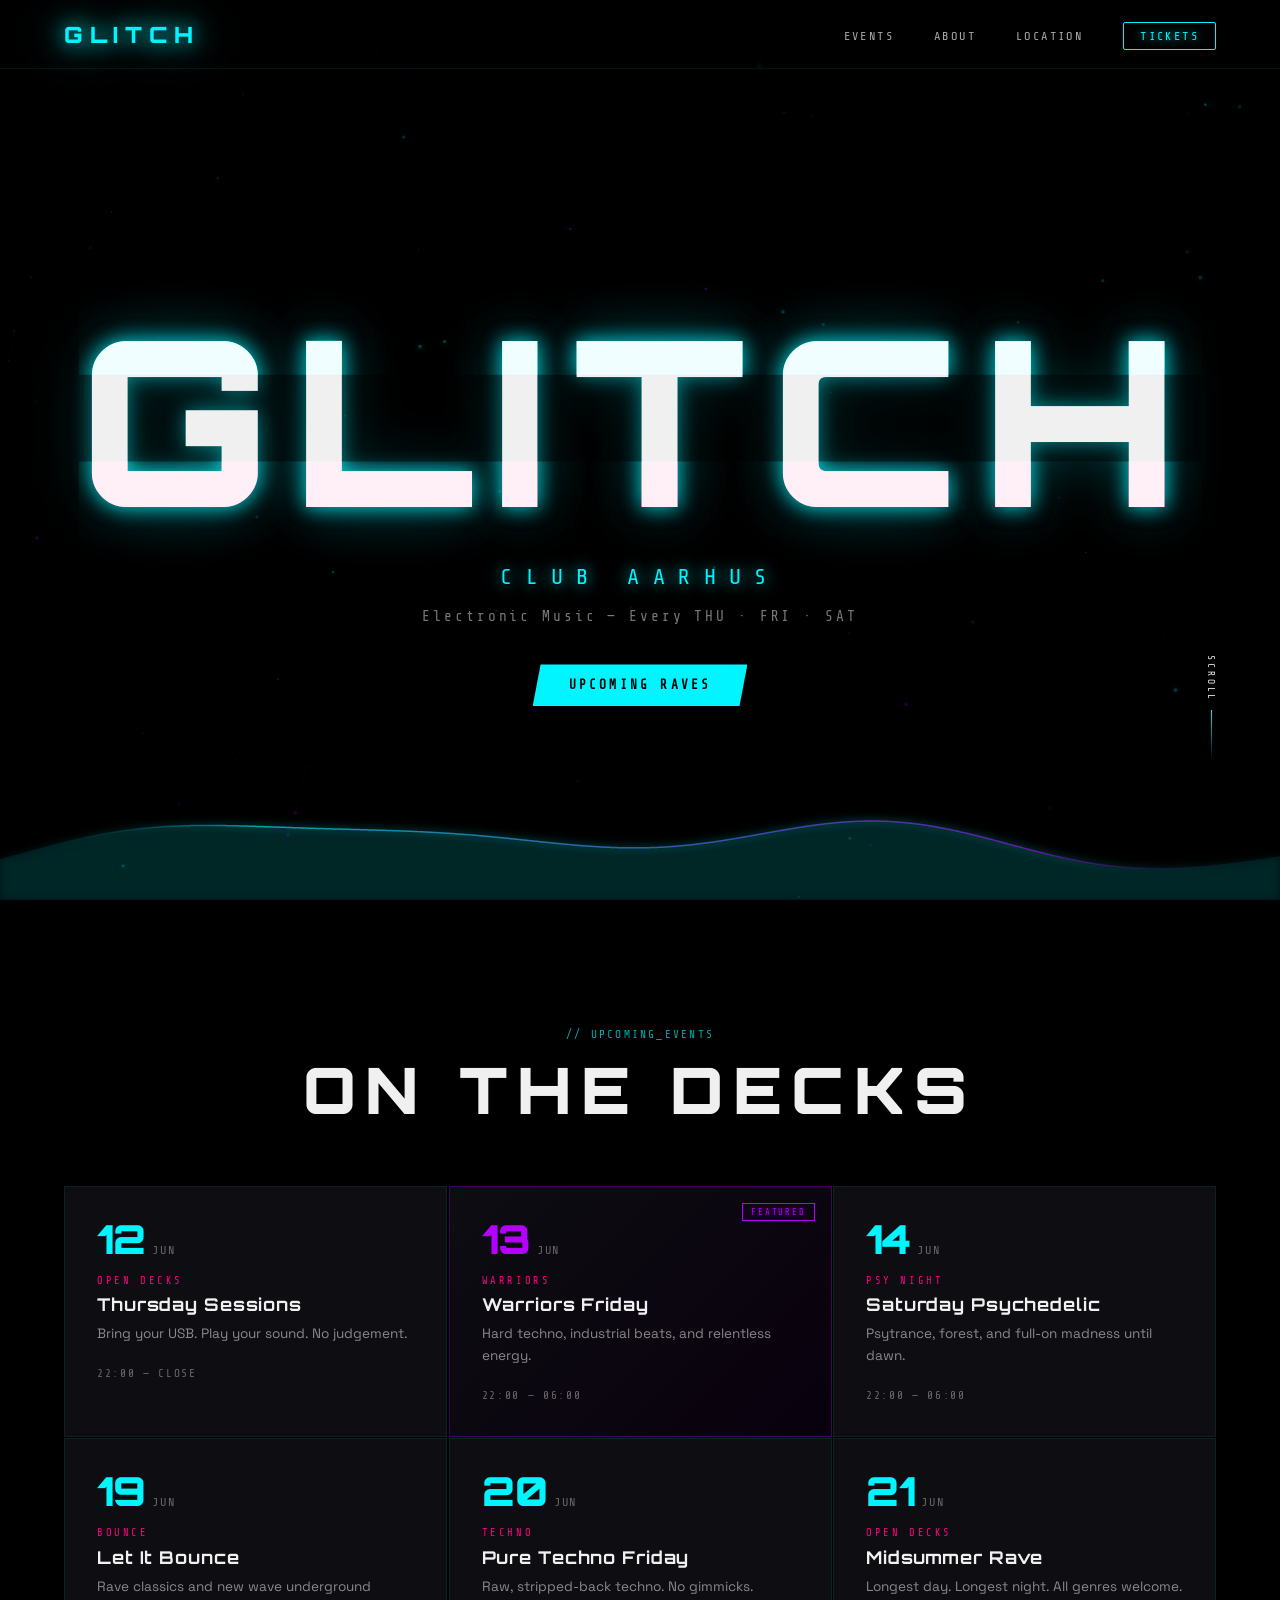
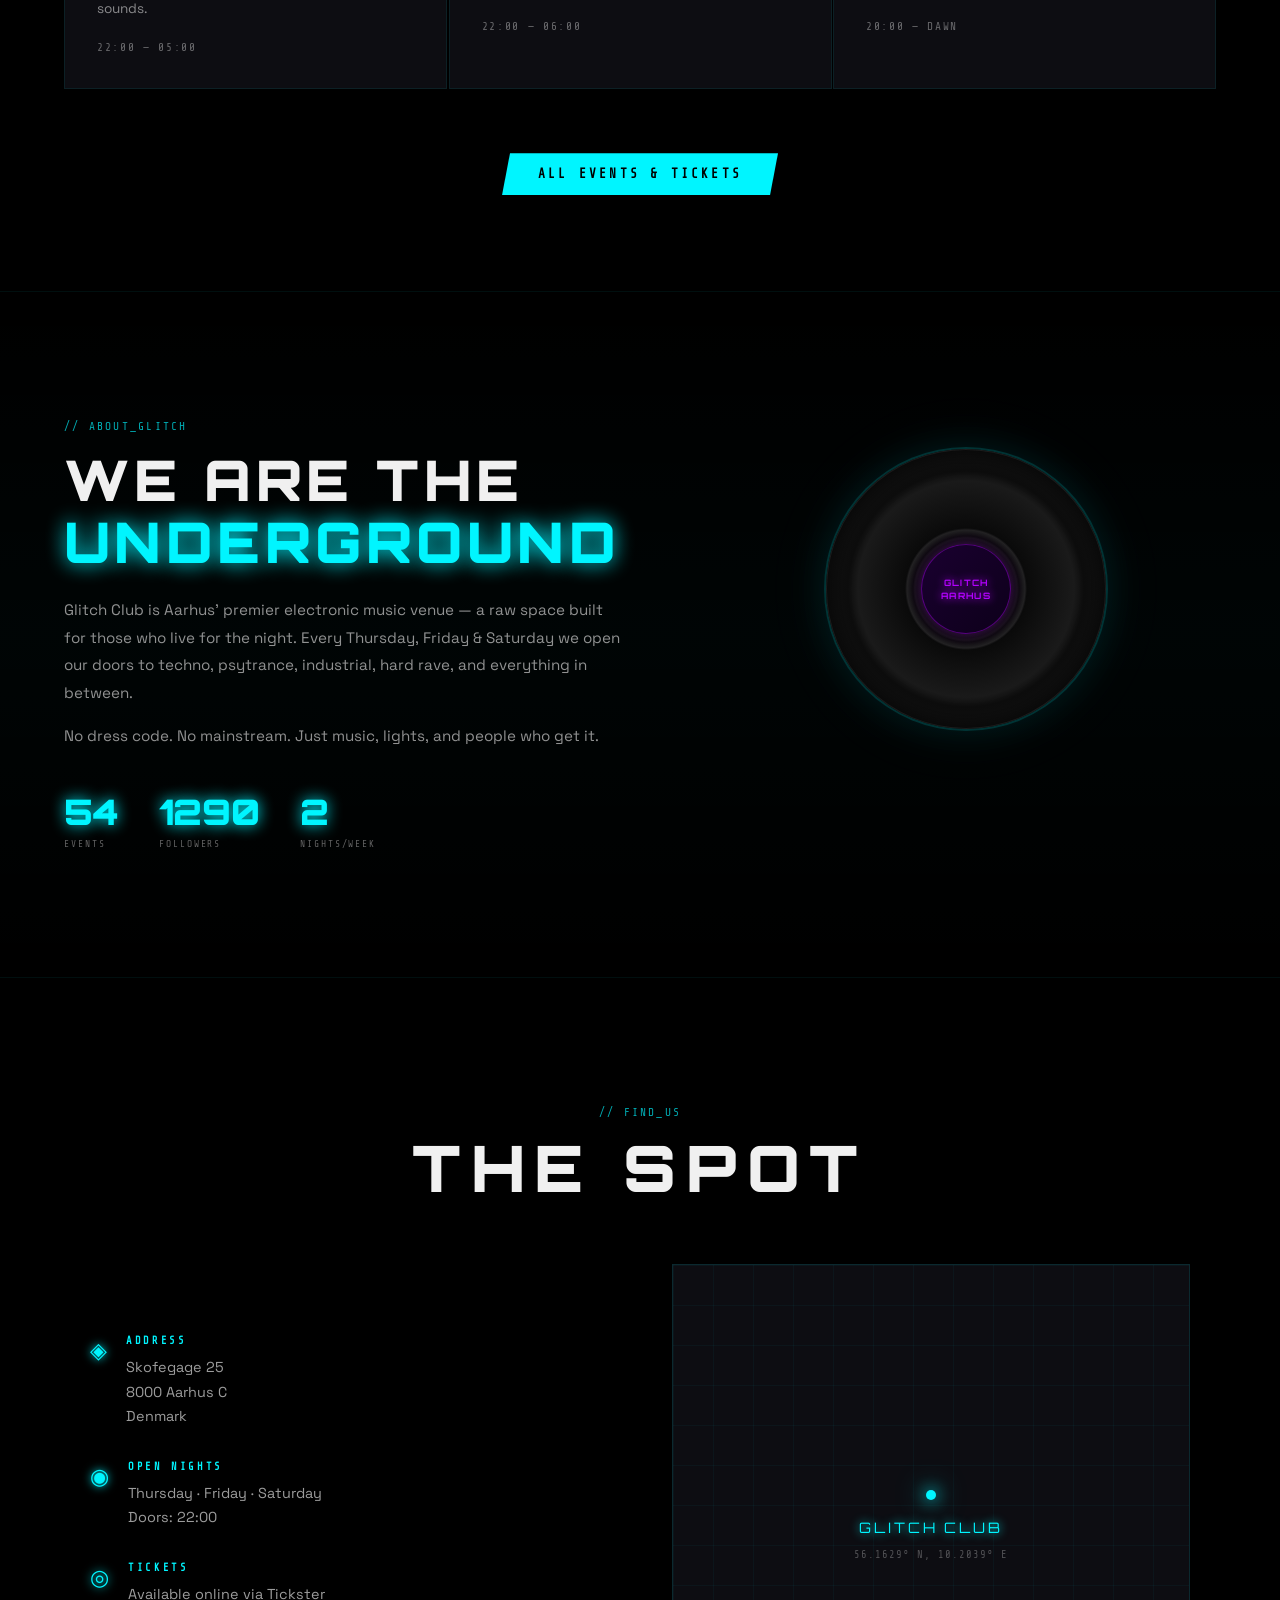
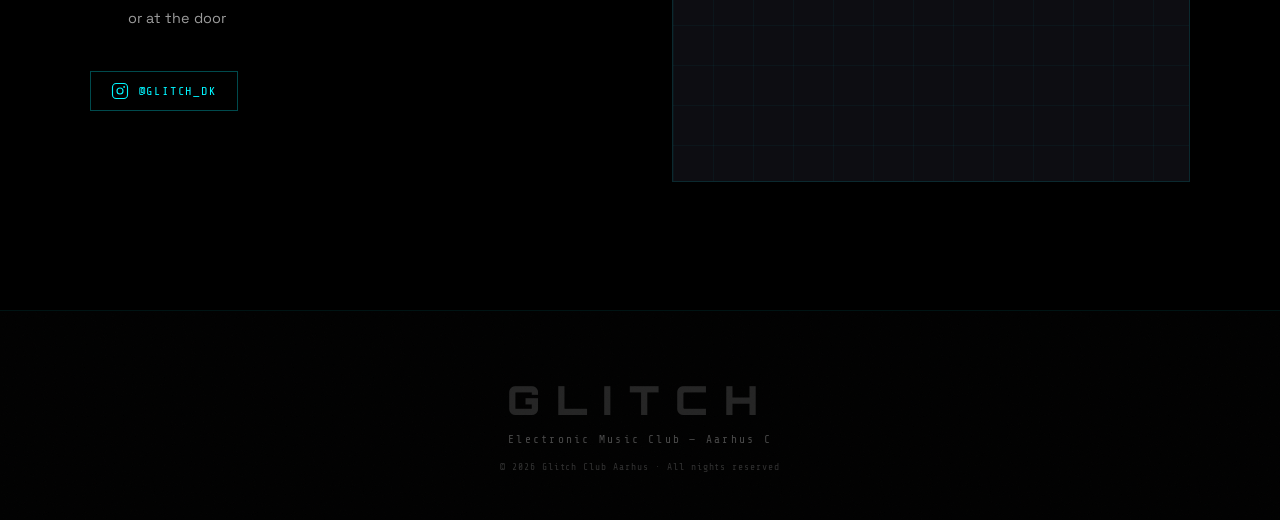
==== index.html @ b8a3f8c6 "Add Glitch Club Aarhus techno-themed website Full single-page site for Glitch Club Aarhus with: - An" ====
<!DOCTYPE html>
<html lang="en">
<head>
  <meta charset="UTF-8" />
  <meta name="viewport" content="width=device-width, initial-scale=1.0" />
  <title>GLITCH CLUB AARHUS</title>
  <link rel="preconnect" href="https://fonts.googleapis.com" />
  <link rel="preconnect" href="https://fonts.gstatic.com" crossorigin />
  <link href="https://fonts.googleapis.com/css2?family=Share+Tech+Mono&family=Orbitron:wght@400;700;900&family=Space+Grotesk:wght@300;400;700&display=swap" rel="stylesheet" />
  <link rel="stylesheet" href="style.css" />
</head>
<body>

  <!-- Canvas for particle grid -->
  <canvas id="bgCanvas"></canvas>

  <!-- Scanline overlay -->
  <div class="scanlines"></div>

  <!-- Nav -->
  <nav class="nav">
    <div class="nav-logo">GLITCH</div>
    <ul class="nav-links">
      <li><a href="#events">EVENTS</a></li>
      <li><a href="#about">ABOUT</a></li>
      <li><a href="#location">LOCATION</a></li>
      <li><a href="#tickets" class="nav-cta">TICKETS</a></li>
    </ul>
    <div class="nav-hamburger" id="hamburger">
      <span></span><span></span><span></span>
    </div>
  </nav>

  <!-- Hero -->
  <section class="hero" id="hero">
    <div class="hero-inner">
      <div class="glitch-wrapper">
        <h1 class="glitch" data-text="GLITCH">GLITCH</h1>
      </div>
      <p class="hero-sub">CLUB AARHUS</p>
      <p class="hero-tagline">Electronic Music — Every THU · FRI · SAT</p>
      <a href="#events" class="btn-primary">UPCOMING RAVES</a>
    </div>
    <div class="hero-waveform">
      <canvas id="waveCanvas"></canvas>
    </div>
    <div class="scroll-indicator">
      <span>SCROLL</span>
      <div class="scroll-line"></div>
    </div>
  </section>

  <!-- Events -->
  <section class="events" id="events">
    <div class="section-header">
      <span class="section-tag">// UPCOMING_EVENTS</span>
      <h2>ON THE DECKS</h2>
    </div>
    <div class="events-grid">

      <div class="event-card" data-delay="0">
        <div class="event-date">
          <span class="day">12</span>
          <span class="month">JUN</span>
        </div>
        <div class="event-info">
          <span class="event-type">OPEN DECKS</span>
          <h3>Thursday Sessions</h3>
          <p>Bring your USB. Play your sound. No judgement.</p>
          <span class="event-time">22:00 — CLOSE</span>
        </div>
        <div class="event-glow"></div>
      </div>

      <div class="event-card featured" data-delay="100">
        <div class="event-badge">FEATURED</div>
        <div class="event-date">
          <span class="day">13</span>
          <span class="month">JUN</span>
        </div>
        <div class="event-info">
          <span class="event-type">WARRIORS</span>
          <h3>Warriors Friday</h3>
          <p>Hard techno, industrial beats, and relentless energy.</p>
          <span class="event-time">22:00 — 06:00</span>
        </div>
        <div class="event-glow"></div>
      </div>

      <div class="event-card" data-delay="200">
        <div class="event-date">
          <span class="day">14</span>
          <span class="month">JUN</span>
        </div>
        <div class="event-info">
          <span class="event-type">PSY NIGHT</span>
          <h3>Saturday Psychedelic</h3>
          <p>Psytrance, forest, and full-on madness until dawn.</p>
          <span class="event-time">22:00 — 06:00</span>
        </div>
        <div class="event-glow"></div>
      </div>

      <div class="event-card" data-delay="300">
        <div class="event-date">
          <span class="day">19</span>
          <span class="month">JUN</span>
        </div>
        <div class="event-info">
          <span class="event-type">BOUNCE</span>
          <h3>Let It Bounce</h3>
          <p>Rave classics and new wave underground sounds.</p>
          <span class="event-time">22:00 — 05:00</span>
        </div>
        <div class="event-glow"></div>
      </div>

      <div class="event-card" data-delay="400">
        <div class="event-date">
          <span class="day">20</span>
          <span class="month">JUN</span>
        </div>
        <div class="event-info">
          <span class="event-type">TECHNO</span>
          <h3>Pure Techno Friday</h3>
          <p>Raw, stripped-back techno. No gimmicks.</p>
          <span class="event-time">22:00 — 06:00</span>
        </div>
        <div class="event-glow"></div>
      </div>

      <div class="event-card" data-delay="500">
        <div class="event-date">
          <span class="day">21</span>
          <span class="month">JUN</span>
        </div>
        <div class="event-info">
          <span class="event-type">OPEN DECKS</span>
          <h3>Midsummer Rave</h3>
          <p>Longest day. Longest night. All genres welcome.</p>
          <span class="event-time">20:00 — DAWN</span>
        </div>
        <div class="event-glow"></div>
      </div>

    </div>
    <div class="events-cta">
      <a href="https://secure.tickster.com" target="_blank" class="btn-primary">ALL EVENTS &amp; TICKETS</a>
    </div>
  </section>

  <!-- About / Vibe -->
  <section class="about" id="about">
    <div class="about-inner">
      <div class="about-text">
        <span class="section-tag">// ABOUT_GLITCH</span>
        <h2>WE ARE THE<br/><span class="highlight">UNDERGROUND</span></h2>
        <p>Glitch Club is Aarhus' premier electronic music venue — a raw space built for those who live for the night. Every Thursday, Friday &amp; Saturday we open our doors to techno, psytrance, industrial, hard rave, and everything in between.</p>
        <p>No dress code. No mainstream. Just music, lights, and people who get it.</p>
        <div class="stat-row">
          <div class="stat">
            <span class="stat-num" data-target="65">0</span>
            <span class="stat-label">EVENTS</span>
          </div>
          <div class="stat">
            <span class="stat-num" data-target="1527">0</span>
            <span class="stat-label">FOLLOWERS</span>
          </div>
          <div class="stat">
            <span class="stat-num" data-target="3">0</span>
            <span class="stat-label">NIGHTS/WEEK</span>
          </div>
        </div>
      </div>
      <div class="about-visual">
        <div class="vinyl-container">
          <div class="vinyl">
            <div class="vinyl-label">
              <span>GLITCH</span>
              <span>AARHUS</span>
            </div>
          </div>
        </div>
        <div class="freq-bars" id="freqBars"></div>
      </div>
    </div>
  </section>

  <!-- Location -->
  <section class="location" id="location">
    <div class="section-header">
      <span class="section-tag">// FIND_US</span>
      <h2>THE SPOT</h2>
    </div>
    <div class="location-inner">
      <div class="location-info">
        <div class="info-block">
          <span class="info-icon">◈</span>
          <div>
            <h4>ADDRESS</h4>
            <p>Skofegage 25<br/>8000 Aarhus C<br/>Denmark</p>
          </div>
        </div>
        <div class="info-block">
          <span class="info-icon">◉</span>
          <div>
            <h4>OPEN NIGHTS</h4>
            <p>Thursday · Friday · Saturday<br/>Doors: 22:00</p>
          </div>
        </div>
        <div class="info-block">
          <span class="info-icon">◎</span>
          <div>
            <h4>TICKETS</h4>
            <p>Available online via Tickster<br/>or at the door</p>
          </div>
        </div>
        <div class="social-links">
          <a href="https://instagram.com/glitch_dk" target="_blank" class="social-btn">
            <svg viewBox="0 0 24 24" fill="none" stroke="currentColor" stroke-width="1.5"><rect x="2" y="2" width="20" height="20" rx="5" ry="5"/><circle cx="12" cy="12" r="4"/><circle cx="17.5" cy="6.5" r="0.5" fill="currentColor"/></svg>
            @GLITCH_DK
          </a>
        </div>
      </div>
      <div class="map-placeholder">
        <div class="map-grid">
          <div class="map-pin">
            <div class="pin-pulse"></div>
            <div class="pin-dot"></div>
          </div>
          <span class="map-label">GLITCH CLUB</span>
          <span class="map-coords">56.1629° N, 10.2039° E</span>
        </div>
      </div>
    </div>
  </section>

  <!-- Footer -->
  <footer class="footer">
    <div class="footer-inner">
      <div class="footer-logo">GLITCH</div>
      <p class="footer-sub">Electronic Music Club — Aarhus C</p>
      <p class="footer-copy">© 2026 Glitch Club Aarhus · All nights reserved</p>
    </div>
    <div class="footer-noise"></div>
  </footer>

  <script src="script.js"></script>
</body>
</html>
---- style.css ----
/* =============================================
   GLITCH CLUB AARHUS — TECHNO WEBSITE STYLES
   ============================================= */

:root {
  --black:    #000000;
  --dark:     #060608;
  --dark2:    #0d0d12;
  --cyan:     #00f5ff;
  --cyan-dim: #00c4cc;
  --purple:   #b400ff;
  --pink:     #ff0080;
  --green:    #00ff88;
  --white:    #f0f0f0;
  --grey:     #404050;
  --grey2:    #1a1a24;

  --font-mono: 'Share Tech Mono', monospace;
  --font-display: 'Orbitron', sans-serif;
  --font-body: 'Space Grotesk', sans-serif;
}

*, *::before, *::after { box-sizing: border-box; margin: 0; padding: 0; }

html { scroll-behavior: smooth; }

body {
  background: var(--black);
  color: var(--white);
  font-family: var(--font-body);
  overflow-x: hidden;
  cursor: none;
}

/* Custom cursor */
body::after {
  content: '';
  position: fixed;
  width: 12px;
  height: 12px;
  background: var(--cyan);
  border-radius: 50%;
  pointer-events: none;
  z-index: 9999;
  transform: translate(-50%, -50%);
  transition: transform 0.1s, background 0.2s;
  mix-blend-mode: screen;
  top: var(--cy, -100px);
  left: var(--cx, -100px);
}

/* Background Canvas */
#bgCanvas {
  position: fixed;
  inset: 0;
  z-index: 0;
  opacity: 0.35;
}

/* Scanlines */
.scanlines {
  position: fixed;
  inset: 0;
  z-index: 1;
  pointer-events: none;
  background: repeating-linear-gradient(
    to bottom,
    transparent 0px,
    transparent 2px,
    rgba(0,0,0,0.18) 2px,
    rgba(0,0,0,0.18) 4px
  );
  animation: scanlineScroll 8s linear infinite;
}

@keyframes scanlineScroll {
  0%   { background-position: 0 0; }
  100% { background-position: 0 100px; }
}

/* All sections above canvas */
nav, section, footer { position: relative; z-index: 2; }

/* =============================================
   NAV
   ============================================= */
.nav {
  position: fixed;
  top: 0; left: 0; right: 0;
  z-index: 100;
  display: flex;
  align-items: center;
  justify-content: space-between;
  padding: 20px 5%;
  background: linear-gradient(to bottom, rgba(0,0,0,0.95) 0%, transparent 100%);
  backdrop-filter: blur(2px);
  border-bottom: 1px solid rgba(0,245,255,0.08);
  transition: background 0.3s;
}

.nav-logo {
  font-family: var(--font-display);
  font-size: 1.4rem;
  font-weight: 900;
  letter-spacing: 0.3em;
  color: var(--cyan);
  text-shadow: 0 0 20px var(--cyan), 0 0 40px var(--cyan);
}

.nav-links {
  display: flex;
  gap: 2.5rem;
  list-style: none;
}

.nav-links a {
  font-family: var(--font-mono);
  font-size: 0.75rem;
  letter-spacing: 0.2em;
  color: rgba(240,240,240,0.7);
  text-decoration: none;
  transition: color 0.2s, text-shadow 0.2s;
}

.nav-links a:hover,
.nav-links a.nav-cta {
  color: var(--cyan);
  text-shadow: 0 0 10px var(--cyan);
}

.nav-cta {
  border: 1px solid var(--cyan);
  padding: 6px 16px;
  border-radius: 2px;
}

.nav-cta:hover {
  background: rgba(0,245,255,0.1);
}

.nav-hamburger {
  display: none;
  flex-direction: column;
  gap: 5px;
  cursor: pointer;
}

.nav-hamburger span {
  width: 24px;
  height: 1.5px;
  background: var(--cyan);
  display: block;
  transition: 0.3s;
}

/* =============================================
   HERO
   ============================================= */
.hero {
  position: relative;
  min-height: 100vh;
  display: flex;
  flex-direction: column;
  align-items: center;
  justify-content: center;
  overflow: hidden;
  padding: 0 5%;
}

.hero-inner {
  text-align: center;
  z-index: 2;
  padding-top: 80px;
}

/* GLITCH TEXT EFFECT */
.glitch-wrapper {
  position: relative;
  margin-bottom: 0.1em;
}

.glitch {
  font-family: var(--font-display);
  font-size: clamp(5rem, 18vw, 16rem);
  font-weight: 900;
  letter-spacing: 0.1em;
  color: var(--white);
  text-transform: uppercase;
  position: relative;
  display: inline-block;
  text-shadow:
    0 0 20px rgba(0,245,255,0.5),
    0 0 60px rgba(0,245,255,0.2);
  animation: glitchFlicker 6s infinite;
}

.glitch::before,
.glitch::after {
  content: attr(data-text);
  position: absolute;
  top: 0; left: 0;
  width: 100%;
  height: 100%;
}

.glitch::before {
  color: var(--cyan);
  clip-path: polygon(0 0, 100% 0, 100% 35%, 0 35%);
  animation: glitchTop 3s infinite;
  mix-blend-mode: screen;
}

.glitch::after {
  color: var(--pink);
  clip-path: polygon(0 65%, 100% 65%, 100% 100%, 0 100%);
  animation: glitchBottom 3s infinite;
  mix-blend-mode: screen;
}

@keyframes glitchTop {
  0%, 92%, 100% { transform: translate(0, 0); opacity: 1; }
  93%  { transform: translate(-4px, -2px); opacity: 0.9; }
  94%  { transform: translate(4px, 0);    opacity: 0.7; }
  95%  { transform: translate(0, 0);      opacity: 1; }
  96%  { transform: translate(-3px, 1px); opacity: 0.85; }
  97%  { transform: translate(3px, 0);    opacity: 1; }
}

@keyframes glitchBottom {
  0%, 87%, 100% { transform: translate(0, 0); opacity: 1; }
  88%  { transform: translate(5px, 2px);  opacity: 0.8; }
  89%  { transform: translate(-5px, 0);   opacity: 0.9; }
  90%  { transform: translate(2px, -1px); opacity: 0.7; }
  91%  { transform: translate(0, 0);      opacity: 1; }
}

@keyframes glitchFlicker {
  0%, 97%, 100% { opacity: 1; }
  98%  { opacity: 0.85; }
  98.5%{ opacity: 1; }
  99%  { opacity: 0.7; }
  99.5%{ opacity: 1; }
}

.hero-sub {
  font-family: var(--font-mono);
  font-size: clamp(0.9rem, 2.5vw, 1.4rem);
  letter-spacing: 0.6em;
  color: var(--cyan);
  text-shadow: 0 0 15px var(--cyan);
  margin-bottom: 1.2rem;
  animation: fadeInUp 1s ease 0.3s both;
}

.hero-tagline {
  font-family: var(--font-mono);
  font-size: clamp(0.7rem, 1.5vw, 0.9rem);
  letter-spacing: 0.2em;
  color: rgba(240,240,240,0.5);
  margin-bottom: 2.5rem;
  animation: fadeInUp 1s ease 0.5s both;
}

.btn-primary {
  display: inline-block;
  font-family: var(--font-mono);
  font-size: 0.8rem;
  letter-spacing: 0.25em;
  color: var(--black);
  background: var(--cyan);
  padding: 14px 36px;
  text-decoration: none;
  clip-path: polygon(8px 0%, 100% 0%, calc(100% - 8px) 100%, 0% 100%);
  transition: background 0.2s, box-shadow 0.2s, transform 0.2s;
  animation: fadeInUp 1s ease 0.7s both;
  font-weight: 600;
}

.btn-primary:hover {
  background: var(--white);
  box-shadow: 0 0 30px var(--cyan), 0 0 60px rgba(0,245,255,0.3);
  transform: translateY(-2px);
}

/* Hero waveform */
.hero-waveform {
  position: absolute;
  bottom: 0; left: 0; right: 0;
  height: 120px;
  z-index: 1;
}

#waveCanvas {
  width: 100%;
  height: 100%;
}

/* Scroll indicator */
.scroll-indicator {
  position: absolute;
  bottom: 140px;
  right: 5%;
  display: flex;
  flex-direction: column;
  align-items: center;
  gap: 8px;
  opacity: 0.4;
  animation: fadeInUp 1s ease 1.2s both;
}

.scroll-indicator span {
  font-family: var(--font-mono);
  font-size: 0.6rem;
  letter-spacing: 0.3em;
  writing-mode: vertical-rl;
  text-orientation: mixed;
}

.scroll-line {
  width: 1px;
  height: 50px;
  background: linear-gradient(to bottom, var(--cyan), transparent);
  animation: scrollPulse 2s ease-in-out infinite;
}

@keyframes scrollPulse {
  0%, 100% { transform: scaleY(1); opacity: 0.4; }
  50%       { transform: scaleY(1.3); opacity: 0.8; }
}

@keyframes fadeInUp {
  from { opacity: 0; transform: translateY(20px); }
  to   { opacity: 1; transform: translateY(0); }
}

/* =============================================
   SECTION HEADERS
   ============================================= */
.section-tag {
  font-family: var(--font-mono);
  font-size: 0.7rem;
  letter-spacing: 0.2em;
  color: var(--cyan);
  display: block;
  margin-bottom: 0.5rem;
  opacity: 0.7;
}

.section-header {
  text-align: center;
  margin-bottom: 3.5rem;
  padding: 0 5%;
}

.section-header h2 {
  font-family: var(--font-display);
  font-size: clamp(2rem, 6vw, 4rem);
  font-weight: 900;
  letter-spacing: 0.15em;
}

/* =============================================
   EVENTS
   ============================================= */
.events {
  padding: 8rem 5% 6rem;
}

.events-grid {
  display: grid;
  grid-template-columns: repeat(auto-fill, minmax(300px, 1fr));
  gap: 1.5px;
  margin-bottom: 3rem;
}

.event-card {
  background: var(--dark2);
  border: 1px solid rgba(0,245,255,0.08);
  padding: 2rem;
  position: relative;
  overflow: hidden;
  cursor: pointer;
  transition: border-color 0.3s, transform 0.3s;
  opacity: 0;
  transform: translateY(20px);
}

.event-card.visible {
  animation: cardReveal 0.6s ease forwards;
}

@keyframes cardReveal {
  to { opacity: 1; transform: translateY(0); }
}

.event-card::before {
  content: '';
  position: absolute;
  top: 0; left: 0;
  width: 3px;
  height: 0;
  background: var(--cyan);
  transition: height 0.4s ease;
}

.event-card:hover {
  border-color: rgba(0,245,255,0.3);
  transform: translateY(-4px);
}

.event-card:hover::before { height: 100%; }

.event-card.featured {
  border-color: rgba(180,0,255,0.3);
  background: linear-gradient(135deg, var(--dark2) 0%, rgba(180,0,255,0.05) 100%);
}

.event-card.featured::before { background: var(--purple); }

.event-badge {
  position: absolute;
  top: 1rem; right: 1rem;
  font-family: var(--font-mono);
  font-size: 0.55rem;
  letter-spacing: 0.2em;
  color: var(--purple);
  border: 1px solid var(--purple);
  padding: 3px 8px;
  text-shadow: 0 0 8px var(--purple);
}

.event-date {
  display: flex;
  align-items: baseline;
  gap: 0.4rem;
  margin-bottom: 1rem;
}

.event-date .day {
  font-family: var(--font-display);
  font-size: 2.5rem;
  font-weight: 900;
  color: var(--cyan);
  line-height: 1;
}

.event-card.featured .event-date .day { color: var(--purple); }

.event-date .month {
  font-family: var(--font-mono);
  font-size: 0.75rem;
  letter-spacing: 0.15em;
  color: rgba(240,240,240,0.4);
}

.event-type {
  font-family: var(--font-mono);
  font-size: 0.65rem;
  letter-spacing: 0.25em;
  color: var(--pink);
  display: block;
  margin-bottom: 0.4rem;
}

.event-info h3 {
  font-family: var(--font-display);
  font-size: 1.1rem;
  font-weight: 700;
  letter-spacing: 0.05em;
  margin-bottom: 0.5rem;
}

.event-info p {
  font-size: 0.85rem;
  color: rgba(240,240,240,0.55);
  line-height: 1.6;
  margin-bottom: 1rem;
}

.event-time {
  font-family: var(--font-mono);
  font-size: 0.7rem;
  letter-spacing: 0.15em;
  color: rgba(240,240,240,0.4);
}

.event-glow {
  position: absolute;
  bottom: -30px; right: -30px;
  width: 100px;
  height: 100px;
  background: radial-gradient(circle, rgba(0,245,255,0.08) 0%, transparent 70%);
  pointer-events: none;
  transition: opacity 0.3s;
  opacity: 0;
}

.event-card:hover .event-glow { opacity: 1; }
.event-card.featured .event-glow { background: radial-gradient(circle, rgba(180,0,255,0.1) 0%, transparent 70%); }

.events-cta {
  text-align: center;
  padding-top: 1rem;
}

/* =============================================
   ABOUT
   ============================================= */
.about {
  padding: 8rem 5%;
  background: linear-gradient(180deg, transparent 0%, rgba(0,245,255,0.02) 50%, transparent 100%);
  border-top: 1px solid rgba(0,245,255,0.06);
  border-bottom: 1px solid rgba(0,245,255,0.06);
}

.about-inner {
  display: grid;
  grid-template-columns: 1fr 1fr;
  gap: 6rem;
  align-items: center;
  max-width: 1200px;
  margin: 0 auto;
}

.about-text .section-tag { margin-bottom: 1rem; }

.about-text h2 {
  font-family: var(--font-display);
  font-size: clamp(2.2rem, 5vw, 3.5rem);
  font-weight: 900;
  line-height: 1.1;
  letter-spacing: 0.08em;
  margin-bottom: 1.5rem;
}

.highlight {
  color: var(--cyan);
  text-shadow: 0 0 20px var(--cyan);
}

.about-text p {
  color: rgba(240,240,240,0.6);
  line-height: 1.8;
  margin-bottom: 1rem;
  font-size: 0.95rem;
}

.stat-row {
  display: flex;
  gap: 2.5rem;
  margin-top: 2.5rem;
}

.stat {
  display: flex;
  flex-direction: column;
  gap: 0.3rem;
}

.stat-num {
  font-family: var(--font-display);
  font-size: 2.2rem;
  font-weight: 900;
  color: var(--cyan);
  text-shadow: 0 0 15px var(--cyan);
}

.stat-label {
  font-family: var(--font-mono);
  font-size: 0.6rem;
  letter-spacing: 0.2em;
  color: rgba(240,240,240,0.4);
}

/* Vinyl */
.about-visual {
  display: flex;
  flex-direction: column;
  align-items: center;
  gap: 2rem;
}

.vinyl-container {
  position: relative;
}

.vinyl {
  width: 280px;
  height: 280px;
  border-radius: 50%;
  background: radial-gradient(
    circle at center,
    #1a1a1a 0%,
    #0d0d0d 25%,
    #111 26%,
    #0a0a0a 27%,
    #222 30%,
    #0a0a0a 31%,
    #1a1a1a 55%,
    #0d0d0d 60%,
    #1a1a1a 100%
  );
  border: 1px solid rgba(255,255,255,0.05);
  box-shadow:
    0 0 0 2px rgba(0,245,255,0.15),
    0 0 40px rgba(0,245,255,0.1),
    0 0 80px rgba(0,245,255,0.05),
    inset 0 0 20px rgba(0,0,0,0.8);
  animation: vinylSpin 8s linear infinite;
  display: flex;
  align-items: center;
  justify-content: center;
}

@keyframes vinylSpin {
  from { transform: rotate(0deg); }
  to   { transform: rotate(360deg); }
}

.vinyl-label {
  width: 90px;
  height: 90px;
  border-radius: 50%;
  background: linear-gradient(135deg, #1a0030 0%, #0d001a 100%);
  border: 1px solid rgba(180,0,255,0.4);
  box-shadow: 0 0 15px rgba(180,0,255,0.3);
  display: flex;
  flex-direction: column;
  align-items: center;
  justify-content: center;
  gap: 2px;
  animation: vinylSpin 8s linear infinite reverse;
}

.vinyl-label span {
  font-family: var(--font-display);
  font-size: 0.55rem;
  font-weight: 700;
  letter-spacing: 0.15em;
  color: var(--purple);
  text-shadow: 0 0 8px var(--purple);
}

/* Freq Bars */
.freq-bars {
  display: flex;
  align-items: flex-end;
  gap: 4px;
  height: 60px;
}

.freq-bar {
  width: 4px;
  background: linear-gradient(to top, var(--cyan), var(--purple));
  border-radius: 2px 2px 0 0;
  animation: freqPulse var(--duration, 0.8s) ease-in-out infinite alternate;
  transform-origin: bottom;
}

@keyframes freqPulse {
  from { transform: scaleY(0.15); opacity: 0.4; }
  to   { transform: scaleY(1);    opacity: 1; }
}

/* =============================================
   LOCATION
   ============================================= */
.location {
  padding: 8rem 5%;
}

.location-inner {
  display: grid;
  grid-template-columns: 1fr 1fr;
  gap: 4rem;
  align-items: center;
  max-width: 1100px;
  margin: 0 auto;
}

.info-block {
  display: flex;
  align-items: flex-start;
  gap: 1.2rem;
  margin-bottom: 2rem;
}

.info-icon {
  font-size: 1.4rem;
  color: var(--cyan);
  text-shadow: 0 0 10px var(--cyan);
  line-height: 1.4;
  flex-shrink: 0;
}

.info-block h4 {
  font-family: var(--font-mono);
  font-size: 0.65rem;
  letter-spacing: 0.25em;
  color: var(--cyan);
  margin-bottom: 0.5rem;
}

.info-block p {
  font-size: 0.9rem;
  color: rgba(240,240,240,0.65);
  line-height: 1.7;
}

.social-links { margin-top: 2.5rem; }

.social-btn {
  display: inline-flex;
  align-items: center;
  gap: 0.6rem;
  font-family: var(--font-mono);
  font-size: 0.75rem;
  letter-spacing: 0.15em;
  color: var(--cyan);
  text-decoration: none;
  border: 1px solid rgba(0,245,255,0.3);
  padding: 10px 20px;
  transition: background 0.2s, box-shadow 0.2s;
}

.social-btn svg {
  width: 18px;
  height: 18px;
}

.social-btn:hover {
  background: rgba(0,245,255,0.08);
  box-shadow: 0 0 20px rgba(0,245,255,0.15);
}

/* Map placeholder */
.map-placeholder {
  border: 1px solid rgba(0,245,255,0.12);
  background: var(--dark2);
  aspect-ratio: 1;
  position: relative;
  overflow: hidden;
}

.map-grid {
  width: 100%;
  height: 100%;
  background-image:
    linear-gradient(rgba(0,245,255,0.04) 1px, transparent 1px),
    linear-gradient(90deg, rgba(0,245,255,0.04) 1px, transparent 1px);
  background-size: 40px 40px;
  display: flex;
  flex-direction: column;
  align-items: center;
  justify-content: center;
  gap: 0.8rem;
  position: relative;
}

.map-pin {
  position: relative;
  width: 20px;
  height: 20px;
  display: flex;
  align-items: center;
  justify-content: center;
}

.pin-pulse {
  position: absolute;
  width: 40px;
  height: 40px;
  border-radius: 50%;
  border: 1px solid var(--cyan);
  opacity: 0;
  animation: pinPulse 2s ease-out infinite;
}

.pin-pulse::after {
  content: '';
  position: absolute;
  inset: 8px;
  border-radius: 50%;
  border: 1px solid var(--cyan);
  opacity: 0;
  animation: pinPulse 2s ease-out 0.4s infinite;
}

@keyframes pinPulse {
  0%   { transform: scale(0.5); opacity: 0.8; }
  100% { transform: scale(2);   opacity: 0; }
}

.pin-dot {
  width: 10px;
  height: 10px;
  border-radius: 50%;
  background: var(--cyan);
  box-shadow: 0 0 15px var(--cyan), 0 0 30px var(--cyan);
  z-index: 1;
}

.map-label {
  font-family: var(--font-display);
  font-size: 0.9rem;
  letter-spacing: 0.2em;
  color: var(--cyan);
  text-shadow: 0 0 10px var(--cyan);
}

.map-coords {
  font-family: var(--font-mono);
  font-size: 0.65rem;
  letter-spacing: 0.1em;
  color: rgba(240,240,240,0.3);
}

/* =============================================
   FOOTER
   ============================================= */
.footer {
  position: relative;
  padding: 4rem 5% 3rem;
  border-top: 1px solid rgba(0,245,255,0.08);
  overflow: hidden;
  text-align: center;
}

.footer-logo {
  font-family: var(--font-display);
  font-size: 2.5rem;
  font-weight: 900;
  letter-spacing: 0.4em;
  color: var(--white);
  margin-bottom: 0.5rem;
  opacity: 0.15;
}

.footer-sub {
  font-family: var(--font-mono);
  font-size: 0.7rem;
  letter-spacing: 0.2em;
  color: rgba(240,240,240,0.3);
  margin-bottom: 1rem;
}

.footer-copy {
  font-family: var(--font-mono);
  font-size: 0.6rem;
  letter-spacing: 0.1em;
  color: rgba(240,240,240,0.2);
}

.footer-noise {
  position: absolute;
  inset: 0;
  pointer-events: none;
  background-image: url("data:image/svg+xml,%3Csvg viewBox='0 0 256 256' xmlns='http://www.w3.org/2000/svg'%3E%3Cfilter id='noise'%3E%3CfeTurbulence type='fractalNoise' baseFrequency='0.9' numOctaves='4' stitchTiles='stitch'/%3E%3C/filter%3E%3Crect width='100%25' height='100%25' filter='url(%23noise)' opacity='0.04'/%3E%3C/svg%3E");
  opacity: 0.5;
}

/* =============================================
   RESPONSIVE
   ============================================= */
@media (max-width: 900px) {
  .about-inner,
  .location-inner {
    grid-template-columns: 1fr;
    gap: 3rem;
  }

  .about-visual { order: -1; }

  .nav-links { display: none; }
  .nav-hamburger { display: flex; }

  .events-grid { grid-template-columns: 1fr; }

  .stat-row { gap: 1.5rem; }

  .vinyl { width: 220px; height: 220px; }
  .vinyl-label { width: 70px; height: 70px; }
}

@media (max-width: 600px) {
  .hero { padding: 0 5%; }
  .scroll-indicator { display: none; }
  .map-placeholder { aspect-ratio: 16/9; }
}

/* =============================================
   UTILITY ANIMATIONS
   ============================================= */
@keyframes neonPulse {
  0%, 100% { text-shadow: 0 0 10px currentColor, 0 0 20px currentColor; }
  50%       { text-shadow: 0 0 5px currentColor; }
}
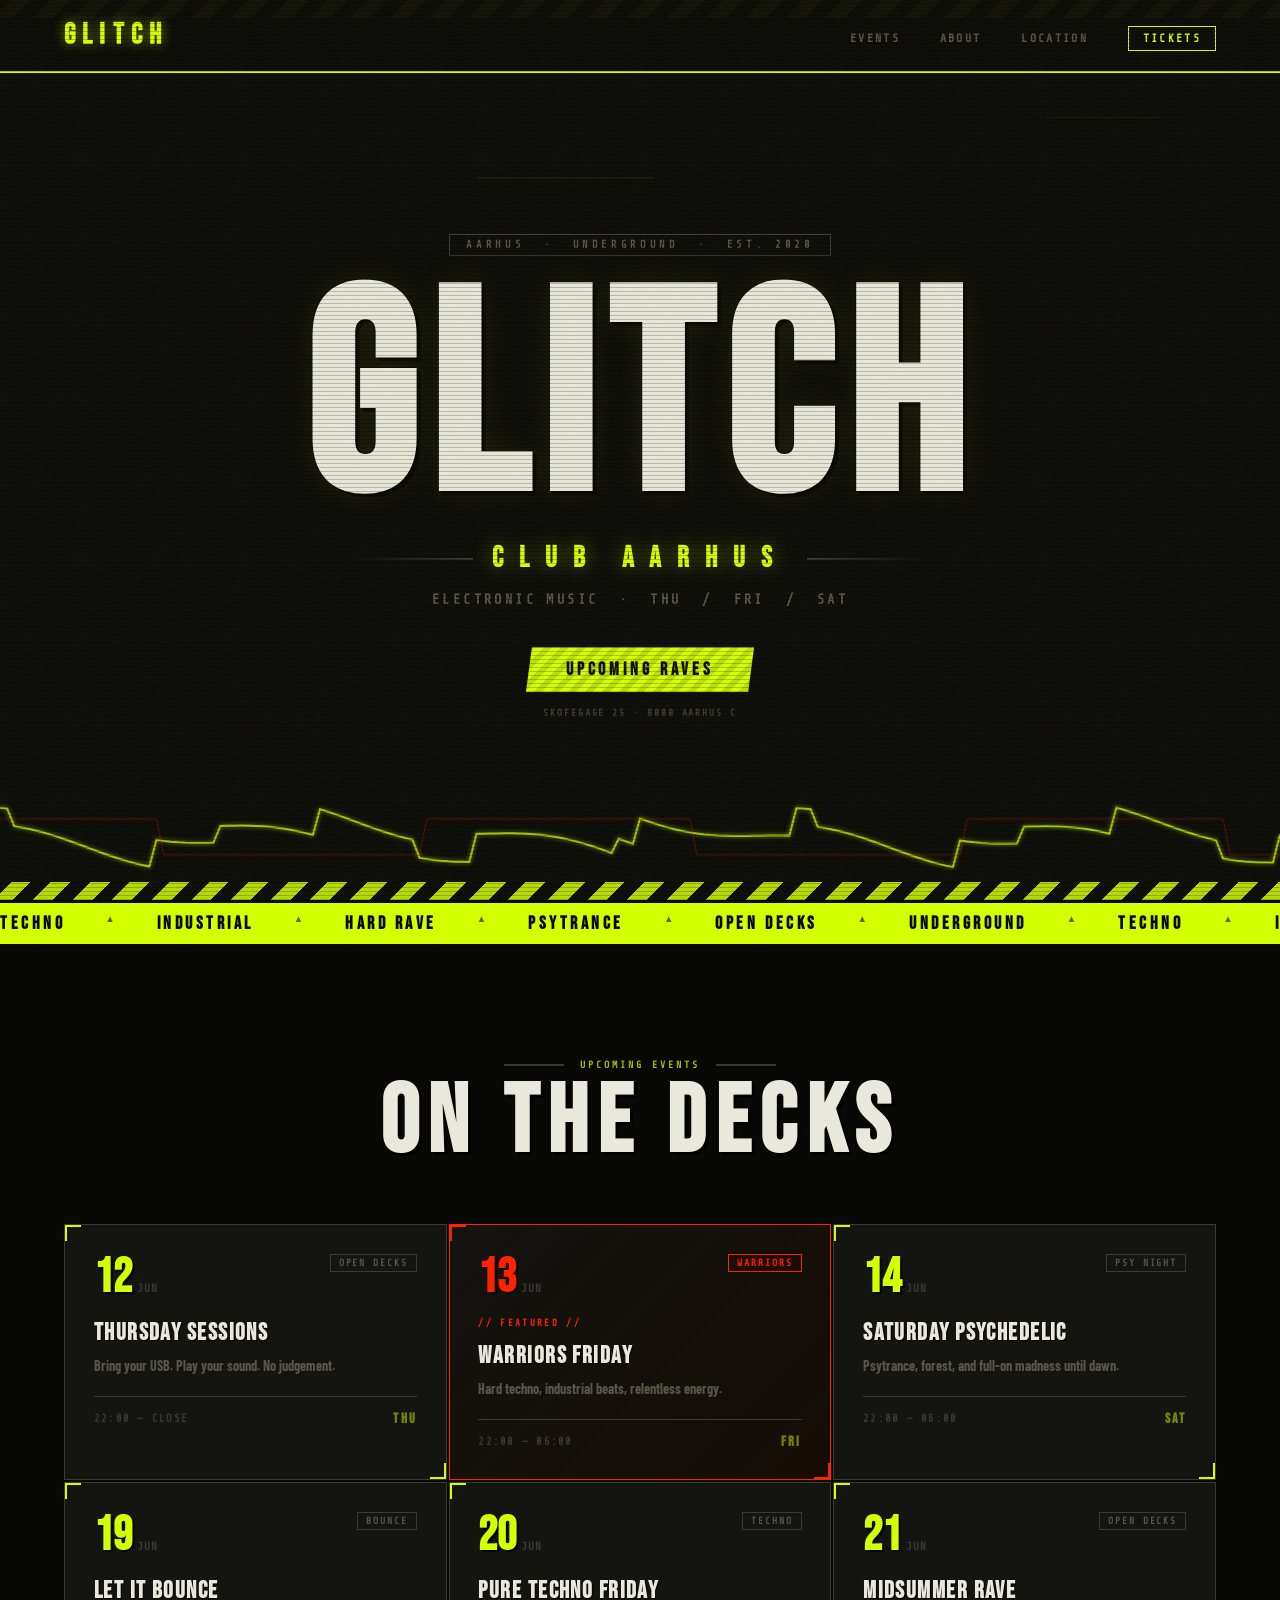
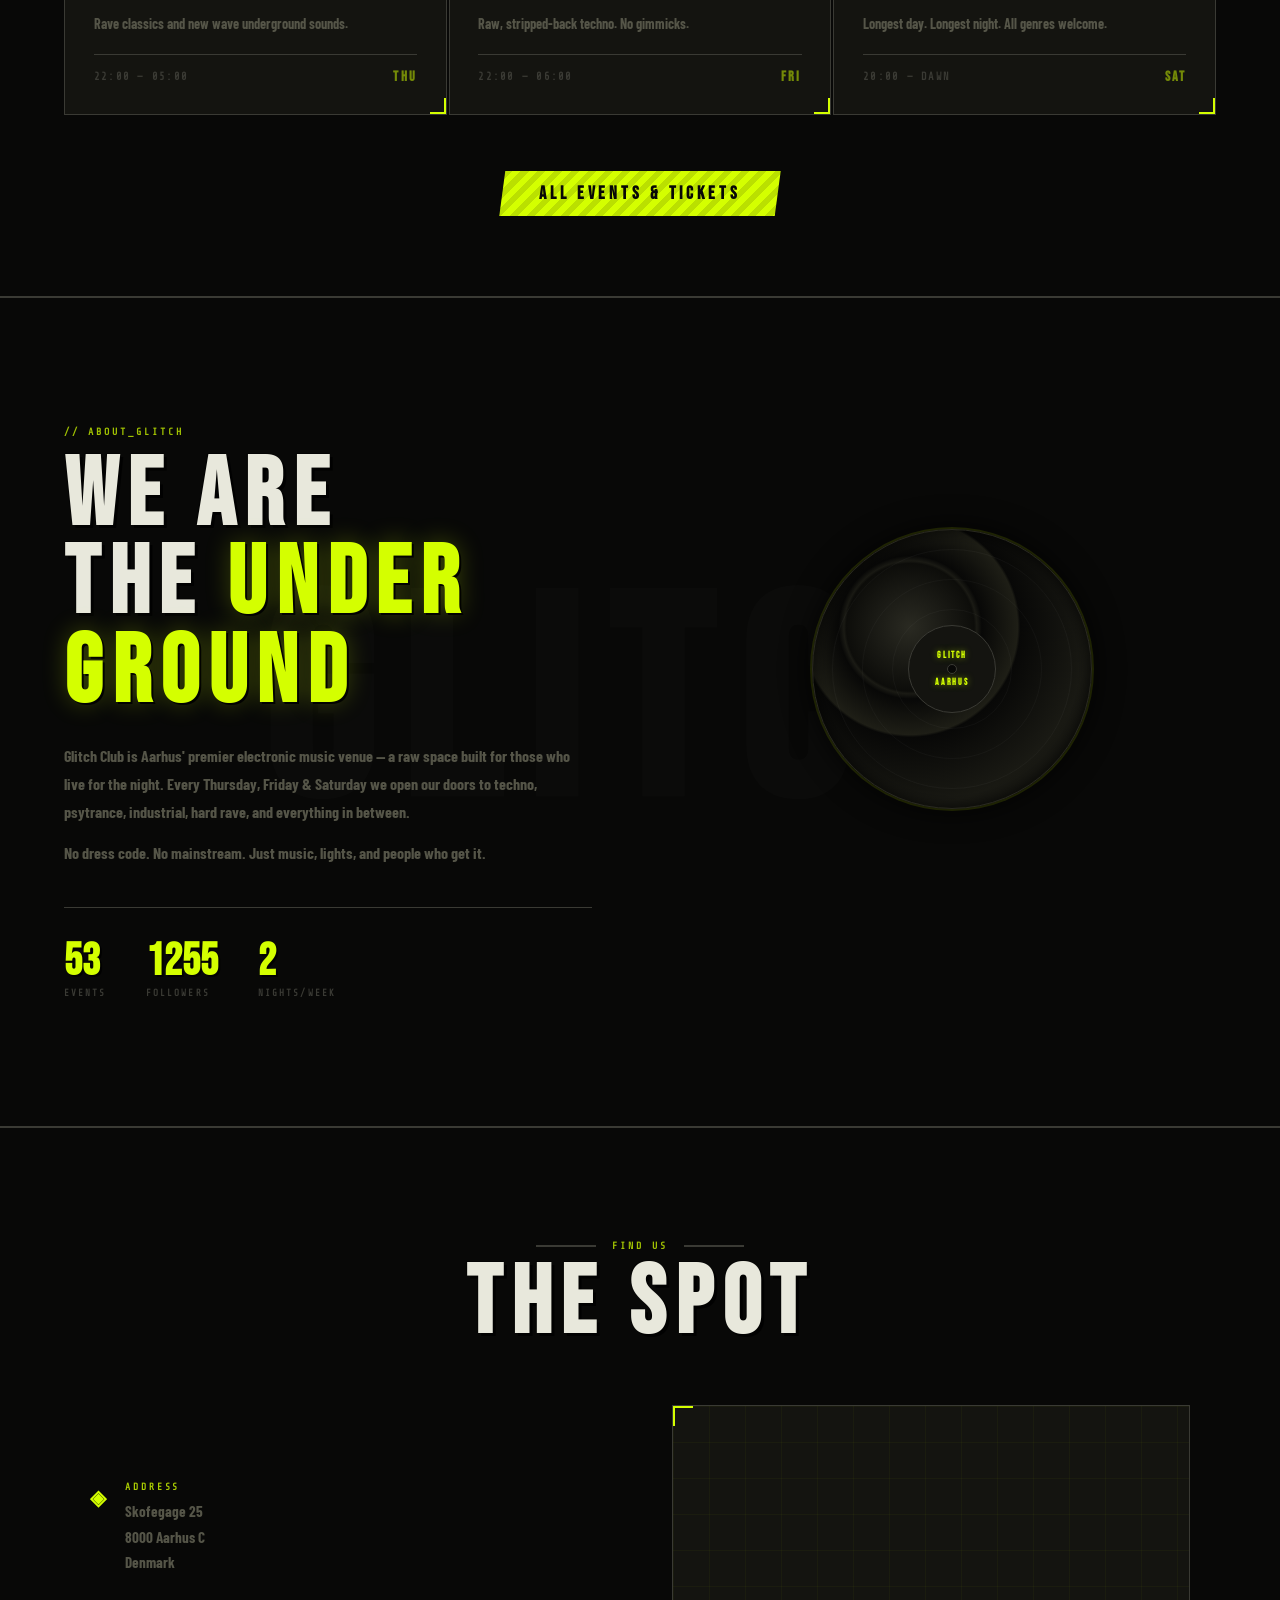
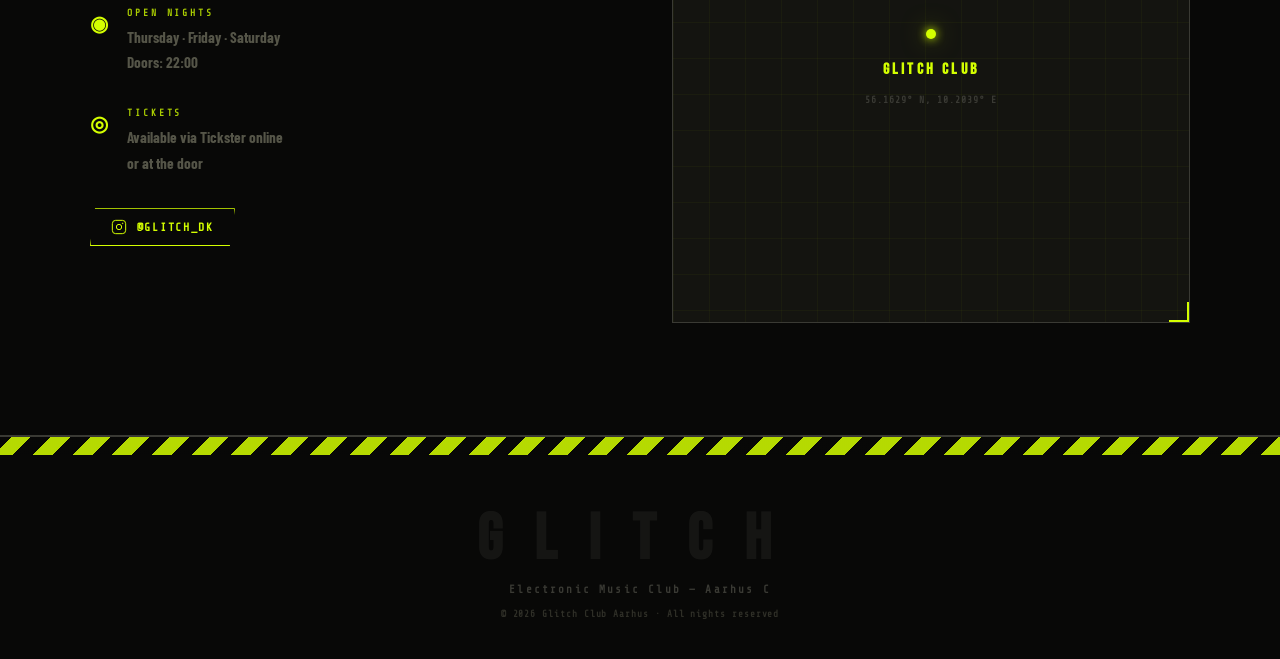
==== commit 55cd57b4: "Redesign website with dirty industrial aesthetic Replace clean neon with grit: acid yellow (#D4FF00)" ====
--- a/index.html
+++ b/index.html
@@ -6,18 +6,22 @@
   <title>GLITCH CLUB AARHUS</title>
   <link rel="preconnect" href="https://fonts.googleapis.com" />
   <link rel="preconnect" href="https://fonts.gstatic.com" crossorigin />
-  <link href="https://fonts.googleapis.com/css2?family=Share+Tech+Mono&family=Orbitron:wght@400;700;900&family=Space+Grotesk:wght@300;400;700&display=swap" rel="stylesheet" />
+  <link href="https://fonts.googleapis.com/css2?family=Share+Tech+Mono&family=Bebas+Neue&family=Barlow+Condensed:wght@700;900&display=swap" rel="stylesheet" />
   <link rel="stylesheet" href="style.css" />
 </head>
 <body>
 
-  <!-- Canvas for particle grid -->
+  <!-- Noise grain overlay -->
+  <div class="grain"></div>
+  <!-- Scanline damage -->
+  <div class="scanlines"></div>
+  <!-- Flicker overlay -->
+  <div class="flicker" id="flicker"></div>
+
+  <!-- Background canvas -->
   <canvas id="bgCanvas"></canvas>
 
-  <!-- Scanline overlay -->
-  <div class="scanlines"></div>
-
-  <!-- Nav -->
+  <!-- NAV -->
   <nav class="nav">
     <div class="nav-logo">GLITCH</div>
     <ul class="nav-links">
@@ -31,130 +35,191 @@
     </div>
   </nav>
 
-  <!-- Hero -->
+  <!-- HERO -->
   <section class="hero" id="hero">
+    <div class="warning-tape top"></div>
+
     <div class="hero-inner">
+      <div class="stamp">AARHUS &nbsp;·&nbsp; UNDERGROUND &nbsp;·&nbsp; EST. 2020</div>
+
       <div class="glitch-wrapper">
         <h1 class="glitch" data-text="GLITCH">GLITCH</h1>
       </div>
-      <p class="hero-sub">CLUB AARHUS</p>
-      <p class="hero-tagline">Electronic Music — Every THU · FRI · SAT</p>
-      <a href="#events" class="btn-primary">UPCOMING RAVES</a>
-    </div>
+
+      <div class="hero-sub-row">
+        <div class="slash-line"></div>
+        <p class="hero-sub">CLUB AARHUS</p>
+        <div class="slash-line"></div>
+      </div>
+
+      <p class="hero-tagline">ELECTRONIC MUSIC &nbsp;·&nbsp; THU &nbsp;/&nbsp; FRI &nbsp;/&nbsp; SAT</p>
+
+      <div class="hero-actions">
+        <a href="#events" class="btn-primary">UPCOMING RAVES</a>
+        <span class="hero-meta">SKOFEGAGE 25 · 8000 AARHUS C</span>
+      </div>
+    </div>
+
     <div class="hero-waveform">
       <canvas id="waveCanvas"></canvas>
     </div>
-    <div class="scroll-indicator">
-      <span>SCROLL</span>
-      <div class="scroll-line"></div>
-    </div>
+
+    <div class="warning-tape bottom"></div>
   </section>
 
-  <!-- Events -->
+  <!-- MARQUEE -->
+  <div class="marquee-strip">
+    <div class="marquee-inner">
+      <span>TECHNO</span><span class="dot">▲</span>
+      <span>INDUSTRIAL</span><span class="dot">▲</span>
+      <span>HARD RAVE</span><span class="dot">▲</span>
+      <span>PSYTRANCE</span><span class="dot">▲</span>
+      <span>OPEN DECKS</span><span class="dot">▲</span>
+      <span>UNDERGROUND</span><span class="dot">▲</span>
+      <span>TECHNO</span><span class="dot">▲</span>
+      <span>INDUSTRIAL</span><span class="dot">▲</span>
+      <span>HARD RAVE</span><span class="dot">▲</span>
+      <span>PSYTRANCE</span><span class="dot">▲</span>
+      <span>OPEN DECKS</span><span class="dot">▲</span>
+      <span>UNDERGROUND</span><span class="dot">▲</span>
+    </div>
+  </div>
+
+  <!-- EVENTS -->
   <section class="events" id="events">
     <div class="section-header">
-      <span class="section-tag">// UPCOMING_EVENTS</span>
+      <div class="section-tag-row">
+        <div class="tag-bar"></div>
+        <span class="section-tag">UPCOMING EVENTS</span>
+        <div class="tag-bar"></div>
+      </div>
       <h2>ON THE DECKS</h2>
     </div>
+
     <div class="events-grid">
 
       <div class="event-card" data-delay="0">
-        <div class="event-date">
-          <span class="day">12</span>
-          <span class="month">JUN</span>
-        </div>
-        <div class="event-info">
+        <div class="event-top">
+          <div class="event-date">
+            <span class="day">12</span>
+            <span class="month">JUN</span>
+          </div>
           <span class="event-type">OPEN DECKS</span>
-          <h3>Thursday Sessions</h3>
-          <p>Bring your USB. Play your sound. No judgement.</p>
+        </div>
+        <h3>THURSDAY SESSIONS</h3>
+        <p>Bring your USB. Play your sound. No judgement.</p>
+        <div class="event-footer">
           <span class="event-time">22:00 — CLOSE</span>
-        </div>
-        <div class="event-glow"></div>
-      </div>
-
-      <div class="event-card featured" data-delay="100">
-        <div class="event-badge">FEATURED</div>
-        <div class="event-date">
-          <span class="day">13</span>
-          <span class="month">JUN</span>
-        </div>
-        <div class="event-info">
-          <span class="event-type">WARRIORS</span>
-          <h3>Warriors Friday</h3>
-          <p>Hard techno, industrial beats, and relentless energy.</p>
+          <span class="event-dow">THU</span>
+        </div>
+        <div class="card-corner tl"></div>
+        <div class="card-corner br"></div>
+      </div>
+
+      <div class="event-card featured" data-delay="80">
+        <div class="event-top">
+          <div class="event-date">
+            <span class="day">13</span>
+            <span class="month">JUN</span>
+          </div>
+          <span class="event-type danger">WARRIORS</span>
+        </div>
+        <div class="featured-label">// FEATURED //</div>
+        <h3>WARRIORS FRIDAY</h3>
+        <p>Hard techno, industrial beats, relentless energy.</p>
+        <div class="event-footer">
           <span class="event-time">22:00 — 06:00</span>
-        </div>
-        <div class="event-glow"></div>
-      </div>
-
-      <div class="event-card" data-delay="200">
-        <div class="event-date">
-          <span class="day">14</span>
-          <span class="month">JUN</span>
-        </div>
-        <div class="event-info">
+          <span class="event-dow">FRI</span>
+        </div>
+        <div class="card-corner tl"></div>
+        <div class="card-corner br"></div>
+      </div>
+
+      <div class="event-card" data-delay="160">
+        <div class="event-top">
+          <div class="event-date">
+            <span class="day">14</span>
+            <span class="month">JUN</span>
+          </div>
           <span class="event-type">PSY NIGHT</span>
-          <h3>Saturday Psychedelic</h3>
-          <p>Psytrance, forest, and full-on madness until dawn.</p>
+        </div>
+        <h3>SATURDAY PSYCHEDELIC</h3>
+        <p>Psytrance, forest, and full-on madness until dawn.</p>
+        <div class="event-footer">
           <span class="event-time">22:00 — 06:00</span>
-        </div>
-        <div class="event-glow"></div>
-      </div>
-
-      <div class="event-card" data-delay="300">
-        <div class="event-date">
-          <span class="day">19</span>
-          <span class="month">JUN</span>
-        </div>
-        <div class="event-info">
+          <span class="event-dow">SAT</span>
+        </div>
+        <div class="card-corner tl"></div>
+        <div class="card-corner br"></div>
+      </div>
+
+      <div class="event-card" data-delay="240">
+        <div class="event-top">
+          <div class="event-date">
+            <span class="day">19</span>
+            <span class="month">JUN</span>
+          </div>
           <span class="event-type">BOUNCE</span>
-          <h3>Let It Bounce</h3>
-          <p>Rave classics and new wave underground sounds.</p>
+        </div>
+        <h3>LET IT BOUNCE</h3>
+        <p>Rave classics and new wave underground sounds.</p>
+        <div class="event-footer">
           <span class="event-time">22:00 — 05:00</span>
-        </div>
-        <div class="event-glow"></div>
+          <span class="event-dow">THU</span>
+        </div>
+        <div class="card-corner tl"></div>
+        <div class="card-corner br"></div>
+      </div>
+
+      <div class="event-card" data-delay="320">
+        <div class="event-top">
+          <div class="event-date">
+            <span class="day">20</span>
+            <span class="month">JUN</span>
+          </div>
+          <span class="event-type">TECHNO</span>
+        </div>
+        <h3>PURE TECHNO FRIDAY</h3>
+        <p>Raw, stripped-back techno. No gimmicks.</p>
+        <div class="event-footer">
+          <span class="event-time">22:00 — 06:00</span>
+          <span class="event-dow">FRI</span>
+        </div>
+        <div class="card-corner tl"></div>
+        <div class="card-corner br"></div>
       </div>
 
       <div class="event-card" data-delay="400">
-        <div class="event-date">
-          <span class="day">20</span>
-          <span class="month">JUN</span>
-        </div>
-        <div class="event-info">
-          <span class="event-type">TECHNO</span>
-          <h3>Pure Techno Friday</h3>
-          <p>Raw, stripped-back techno. No gimmicks.</p>
-          <span class="event-time">22:00 — 06:00</span>
-        </div>
-        <div class="event-glow"></div>
-      </div>
-
-      <div class="event-card" data-delay="500">
-        <div class="event-date">
-          <span class="day">21</span>
-          <span class="month">JUN</span>
-        </div>
-        <div class="event-info">
+        <div class="event-top">
+          <div class="event-date">
+            <span class="day">21</span>
+            <span class="month">JUN</span>
+          </div>
           <span class="event-type">OPEN DECKS</span>
-          <h3>Midsummer Rave</h3>
-          <p>Longest day. Longest night. All genres welcome.</p>
+        </div>
+        <h3>MIDSUMMER RAVE</h3>
+        <p>Longest day. Longest night. All genres welcome.</p>
+        <div class="event-footer">
           <span class="event-time">20:00 — DAWN</span>
-        </div>
-        <div class="event-glow"></div>
-      </div>
-
-    </div>
+          <span class="event-dow">SAT</span>
+        </div>
+        <div class="card-corner tl"></div>
+        <div class="card-corner br"></div>
+      </div>
+
+    </div>
+
     <div class="events-cta">
       <a href="https://secure.tickster.com" target="_blank" class="btn-primary">ALL EVENTS &amp; TICKETS</a>
     </div>
   </section>
 
-  <!-- About / Vibe -->
+  <!-- ABOUT -->
   <section class="about" id="about">
     <div class="about-inner">
       <div class="about-text">
         <span class="section-tag">// ABOUT_GLITCH</span>
-        <h2>WE ARE THE<br/><span class="highlight">UNDERGROUND</span></h2>
+        <h2>WE ARE<br/>THE <span class="highlight">UNDER<br/>GROUND</span></h2>
         <p>Glitch Club is Aarhus' premier electronic music venue — a raw space built for those who live for the night. Every Thursday, Friday &amp; Saturday we open our doors to techno, psytrance, industrial, hard rave, and everything in between.</p>
         <p>No dress code. No mainstream. Just music, lights, and people who get it.</p>
         <div class="stat-row">
@@ -175,8 +240,12 @@
       <div class="about-visual">
         <div class="vinyl-container">
           <div class="vinyl">
+            <div class="vinyl-groove g1"></div>
+            <div class="vinyl-groove g2"></div>
+            <div class="vinyl-groove g3"></div>
             <div class="vinyl-label">
               <span>GLITCH</span>
+              <div class="vinyl-hole"></div>
               <span>AARHUS</span>
             </div>
           </div>
@@ -186,10 +255,14 @@
     </div>
   </section>
 
-  <!-- Location -->
+  <!-- LOCATION -->
   <section class="location" id="location">
     <div class="section-header">
-      <span class="section-tag">// FIND_US</span>
+      <div class="section-tag-row">
+        <div class="tag-bar"></div>
+        <span class="section-tag">FIND US</span>
+        <div class="tag-bar"></div>
+      </div>
       <h2>THE SPOT</h2>
     </div>
     <div class="location-inner">
@@ -212,7 +285,7 @@
           <span class="info-icon">◎</span>
           <div>
             <h4>TICKETS</h4>
-            <p>Available online via Tickster<br/>or at the door</p>
+            <p>Available via Tickster online<br/>or at the door</p>
           </div>
         </div>
         <div class="social-links">
@@ -231,18 +304,20 @@
           <span class="map-label">GLITCH CLUB</span>
           <span class="map-coords">56.1629° N, 10.2039° E</span>
         </div>
+        <div class="map-corner tl"></div>
+        <div class="map-corner br"></div>
       </div>
     </div>
   </section>
 
-  <!-- Footer -->
+  <!-- FOOTER -->
   <footer class="footer">
+    <div class="warning-tape top"></div>
     <div class="footer-inner">
       <div class="footer-logo">GLITCH</div>
       <p class="footer-sub">Electronic Music Club — Aarhus C</p>
       <p class="footer-copy">© 2026 Glitch Club Aarhus · All nights reserved</p>
     </div>
-    <div class="footer-noise"></div>
   </footer>
 
   <script src="script.js"></script>
--- a/style.css
+++ b/style.css
@@ -1,84 +1,115 @@
 /* =============================================
-   GLITCH CLUB AARHUS — TECHNO WEBSITE STYLES
+   GLITCH CLUB AARHUS — INDUSTRIAL / RAW
    ============================================= */
 
 :root {
-  --black:    #000000;
-  --dark:     #060608;
-  --dark2:    #0d0d12;
-  --cyan:     #00f5ff;
-  --cyan-dim: #00c4cc;
-  --purple:   #b400ff;
-  --pink:     #ff0080;
-  --green:    #00ff88;
-  --white:    #f0f0f0;
-  --grey:     #404050;
-  --grey2:    #1a1a24;
-
-  --font-mono: 'Share Tech Mono', monospace;
-  --font-display: 'Orbitron', sans-serif;
-  --font-body: 'Space Grotesk', sans-serif;
+  --black:   #080807;
+  --dark:    #0e0e0c;
+  --dark2:   #141410;
+  --acid:    #D4FF00;       /* acid yellow — main accent */
+  --red:     #FF2200;       /* danger red */
+  --rust:    #7A2F00;
+  --concrete:#3A3A34;
+  --grey:    #555548;
+  --dirty:   #C0BFB0;       /* dirty off-white */
+  --white:   #E8E8DC;
+
+  --font-mono:    'Share Tech Mono', monospace;
+  --font-display: 'Bebas Neue', sans-serif;
+  --font-body:    'Barlow Condensed', sans-serif;
 }
 
 *, *::before, *::after { box-sizing: border-box; margin: 0; padding: 0; }
-
 html { scroll-behavior: smooth; }
 
 body {
   background: var(--black);
-  color: var(--white);
+  color: var(--dirty);
   font-family: var(--font-body);
+  font-weight: 700;
   overflow-x: hidden;
-  cursor: none;
-}
-
-/* Custom cursor */
-body::after {
-  content: '';
+}
+
+/* ── Grain ─────────────────────────────────────────────────────── */
+.grain {
   position: fixed;
-  width: 12px;
-  height: 12px;
-  background: var(--cyan);
-  border-radius: 50%;
+  inset: 0;
+  z-index: 200;
   pointer-events: none;
-  z-index: 9999;
-  transform: translate(-50%, -50%);
-  transition: transform 0.1s, background 0.2s;
-  mix-blend-mode: screen;
-  top: var(--cy, -100px);
-  left: var(--cx, -100px);
-}
-
-/* Background Canvas */
+  opacity: 0.055;
+  background-image: url("data:image/svg+xml,%3Csvg xmlns='http://www.w3.org/2000/svg' width='300' height='300'%3E%3Cfilter id='n'%3E%3CfeTurbulence type='fractalNoise' baseFrequency='0.85' numOctaves='4' stitchTiles='stitch'/%3E%3C/filter%3E%3Crect width='300' height='300' filter='url(%23n)'/%3E%3C/svg%3E");
+  background-size: 200px 200px;
+  animation: grainShift 0.15s steps(1) infinite;
+}
+
+@keyframes grainShift {
+  0%   { background-position: 0    0; }
+  20%  { background-position: -50px -30px; }
+  40%  { background-position: 30px  60px; }
+  60%  { background-position: -70px 20px; }
+  80%  { background-position: 50px -50px; }
+  100% { background-position: -20px 40px; }
+}
+
+/* ── Scanlines ─────────────────────────────────────────────────── */
+.scanlines {
+  position: fixed;
+  inset: 0;
+  z-index: 199;
+  pointer-events: none;
+  background: repeating-linear-gradient(
+    to bottom,
+    transparent 0px,
+    transparent 3px,
+    rgba(0,0,0,0.22) 3px,
+    rgba(0,0,0,0.22) 4px
+  );
+}
+
+/* ── Flicker ───────────────────────────────────────────────────── */
+.flicker {
+  position: fixed;
+  inset: 0;
+  z-index: 198;
+  pointer-events: none;
+  background: rgba(212,255,0,0.015);
+  animation: flicker 0.1s steps(1) infinite;
+}
+
+@keyframes flicker {
+  0%,100% { opacity: 1; }
+  25%      { opacity: 0; }
+  50%      { opacity: 0.7; }
+  75%      { opacity: 0; }
+}
+
+/* ── BG Canvas ─────────────────────────────────────────────────── */
 #bgCanvas {
   position: fixed;
   inset: 0;
   z-index: 0;
-  opacity: 0.35;
-}
-
-/* Scanlines */
-.scanlines {
-  position: fixed;
-  inset: 0;
-  z-index: 1;
-  pointer-events: none;
+  opacity: 0.5;
+}
+
+/* ── Warning tape ─────────────────────────────────────────────── */
+.warning-tape {
+  position: absolute;
+  left: 0; right: 0;
+  height: 18px;
   background: repeating-linear-gradient(
-    to bottom,
-    transparent 0px,
-    transparent 2px,
-    rgba(0,0,0,0.18) 2px,
-    rgba(0,0,0,0.18) 4px
+    -45deg,
+    var(--acid)       0px,
+    var(--acid)       14px,
+    var(--black)      14px,
+    var(--black)      28px
   );
-  animation: scanlineScroll 8s linear infinite;
-}
-
-@keyframes scanlineScroll {
-  0%   { background-position: 0 0; }
-  100% { background-position: 0 100px; }
-}
-
-/* All sections above canvas */
+  opacity: 0.85;
+  z-index: 10;
+}
+.warning-tape.top    { top: 0; }
+.warning-tape.bottom { bottom: 0; }
+
+/* ── All sections above canvas ────────────────────────────────── */
 nav, section, footer { position: relative; z-index: 2; }
 
 /* =============================================
@@ -91,20 +122,17 @@
   display: flex;
   align-items: center;
   justify-content: space-between;
-  padding: 20px 5%;
-  background: linear-gradient(to bottom, rgba(0,0,0,0.95) 0%, transparent 100%);
-  backdrop-filter: blur(2px);
-  border-bottom: 1px solid rgba(0,245,255,0.08);
-  transition: background 0.3s;
+  padding: 18px 5%;
+  background: rgba(8,8,7,0.97);
+  border-bottom: 2px solid var(--acid);
 }
 
 .nav-logo {
   font-family: var(--font-display);
-  font-size: 1.4rem;
-  font-weight: 900;
-  letter-spacing: 0.3em;
-  color: var(--cyan);
-  text-shadow: 0 0 20px var(--cyan), 0 0 40px var(--cyan);
+  font-size: 1.8rem;
+  letter-spacing: 0.25em;
+  color: var(--acid);
+  text-shadow: 0 0 12px rgba(212,255,0,0.5), 2px 2px 0 #000;
 }
 
 .nav-links {
@@ -115,28 +143,20 @@
 
 .nav-links a {
   font-family: var(--font-mono);
-  font-size: 0.75rem;
+  font-size: 0.72rem;
   letter-spacing: 0.2em;
-  color: rgba(240,240,240,0.7);
+  color: var(--grey);
   text-decoration: none;
-  transition: color 0.2s, text-shadow 0.2s;
-}
-
-.nav-links a:hover,
-.nav-links a.nav-cta {
-  color: var(--cyan);
-  text-shadow: 0 0 10px var(--cyan);
-}
+  transition: color 0.15s;
+}
+.nav-links a:hover { color: var(--acid); }
 
 .nav-cta {
-  border: 1px solid var(--cyan);
-  padding: 6px 16px;
-  border-radius: 2px;
-}
-
-.nav-cta:hover {
-  background: rgba(0,245,255,0.1);
-}
+  color: var(--acid) !important;
+  border: 1px solid var(--acid);
+  padding: 5px 14px;
+}
+.nav-cta:hover { background: rgba(212,255,0,0.1) !important; }
 
 .nav-hamburger {
   display: none;
@@ -144,13 +164,11 @@
   gap: 5px;
   cursor: pointer;
 }
-
 .nav-hamburger span {
   width: 24px;
-  height: 1.5px;
-  background: var(--cyan);
+  height: 2px;
+  background: var(--acid);
   display: block;
-  transition: 0.3s;
 }
 
 /* =============================================
@@ -160,357 +178,472 @@
   position: relative;
   min-height: 100vh;
   display: flex;
-  flex-direction: column;
   align-items: center;
   justify-content: center;
   overflow: hidden;
-  padding: 0 5%;
+  padding: 80px 5% 60px;
 }
 
 .hero-inner {
   text-align: center;
   z-index: 2;
-  padding-top: 80px;
-}
-
-/* GLITCH TEXT EFFECT */
-.glitch-wrapper {
+  padding-top: 30px;
+}
+
+.stamp {
+  font-family: var(--font-mono);
+  font-size: 0.65rem;
+  letter-spacing: 0.35em;
+  color: var(--grey);
+  margin-bottom: 1.5rem;
+  border: 1px solid var(--concrete);
+  display: inline-block;
+  padding: 4px 16px;
+  animation: fadeInUp 0.8s ease both;
+}
+
+/* ── GLITCH title ─────────────────────────────────────────────── */
+.glitch-wrapper { position: relative; }
+
+.glitch {
+  font-family: var(--font-display);
+  font-size: clamp(5.5rem, 22vw, 18rem);
+  letter-spacing: 0.05em;
+  color: var(--white);
+  display: inline-block;
   position: relative;
-  margin-bottom: 0.1em;
-}
-
-.glitch {
-  font-family: var(--font-display);
-  font-size: clamp(5rem, 18vw, 16rem);
-  font-weight: 900;
-  letter-spacing: 0.1em;
-  color: var(--white);
-  text-transform: uppercase;
-  position: relative;
-  display: inline-block;
+  line-height: 0.9;
+  /* Rough paint texture via text-shadow stack */
   text-shadow:
-    0 0 20px rgba(0,245,255,0.5),
-    0 0 60px rgba(0,245,255,0.2);
-  animation: glitchFlicker 6s infinite;
-}
-
-.glitch::before,
+    2px  2px  0 rgba(0,0,0,0.9),
+    4px  4px  0 rgba(0,0,0,0.6),
+   -1px -1px  0 rgba(0,0,0,0.5),
+    0    0   30px rgba(212,255,0,0.08);
+}
+
+/* Glitch red layer */
+.glitch::before {
+  content: attr(data-text);
+  position: absolute;
+  top: 0; left: 0;
+  color: var(--red);
+  clip-path: polygon(0 0, 100% 0, 100% 100%, 0 100%);
+  mix-blend-mode: screen;
+  animation: brutalGlitchRed 4s infinite;
+  opacity: 0;
+}
+
+/* Glitch acid layer */
 .glitch::after {
   content: attr(data-text);
   position: absolute;
   top: 0; left: 0;
-  width: 100%;
-  height: 100%;
-}
-
-.glitch::before {
-  color: var(--cyan);
-  clip-path: polygon(0 0, 100% 0, 100% 35%, 0 35%);
-  animation: glitchTop 3s infinite;
+  color: var(--acid);
   mix-blend-mode: screen;
-}
-
-.glitch::after {
-  color: var(--pink);
-  clip-path: polygon(0 65%, 100% 65%, 100% 100%, 0 100%);
-  animation: glitchBottom 3s infinite;
+  animation: brutalGlitchAcid 4s infinite;
+  opacity: 0;
+}
+
+@keyframes brutalGlitchRed {
+  0%,78%,100% { opacity: 0; transform: translate(0,0); clip-path: none; }
+  79%  { opacity: 1; transform: translate(-8px, 0);  clip-path: polygon(0 15%, 100% 15%, 100% 40%, 0 40%); }
+  80%  { opacity: 1; transform: translate(12px, 0);  clip-path: polygon(0 55%, 100% 55%, 100% 70%, 0 70%); }
+  81%  { opacity: 1; transform: translate(-6px, 2px); clip-path: polygon(0 0,  100% 0,  100% 20%, 0 20%); }
+  82%  { opacity: 0; transform: translate(0,0); }
+  90%  { opacity: 0; transform: translate(0,0); clip-path: none; }
+  91%  { opacity: 1; transform: translate(20px, 0);  clip-path: polygon(0 30%, 100% 30%, 100% 60%, 0 60%); }
+  92%  { opacity: 0; }
+}
+
+@keyframes brutalGlitchAcid {
+  0%,83%,100% { opacity: 0; transform: translate(0,0); clip-path: none; }
+  84%  { opacity: 0.7; transform: translate(6px, -3px); clip-path: polygon(0 60%, 100% 60%, 100% 80%, 0 80%); }
+  85%  { opacity: 0.5; transform: translate(-10px, 0);  clip-path: polygon(0 0,  100% 0,  100% 30%, 0 30%); }
+  86%  { opacity: 0; }
+  94%  { opacity: 0; }
+  95%  { opacity: 0.6; transform: translate(15px, 0); clip-path: polygon(0 40%, 100% 40%, 100% 65%, 0 65%); }
+  96%  { opacity: 0; }
+}
+
+/* Horizontal slice scramble */
+.glitch-wrapper::before {
+  content: '';
+  position: absolute;
+  left: -5%; right: -5%;
+  height: 3px;
+  background: var(--acid);
+  opacity: 0;
+  animation: sliceSweep 5s infinite;
+  z-index: 10;
   mix-blend-mode: screen;
 }
 
-@keyframes glitchTop {
-  0%, 92%, 100% { transform: translate(0, 0); opacity: 1; }
-  93%  { transform: translate(-4px, -2px); opacity: 0.9; }
-  94%  { transform: translate(4px, 0);    opacity: 0.7; }
-  95%  { transform: translate(0, 0);      opacity: 1; }
-  96%  { transform: translate(-3px, 1px); opacity: 0.85; }
-  97%  { transform: translate(3px, 0);    opacity: 1; }
-}
-
-@keyframes glitchBottom {
-  0%, 87%, 100% { transform: translate(0, 0); opacity: 1; }
-  88%  { transform: translate(5px, 2px);  opacity: 0.8; }
-  89%  { transform: translate(-5px, 0);   opacity: 0.9; }
-  90%  { transform: translate(2px, -1px); opacity: 0.7; }
-  91%  { transform: translate(0, 0);      opacity: 1; }
-}
-
-@keyframes glitchFlicker {
-  0%, 97%, 100% { opacity: 1; }
-  98%  { opacity: 0.85; }
-  98.5%{ opacity: 1; }
-  99%  { opacity: 0.7; }
-  99.5%{ opacity: 1; }
+@keyframes sliceSweep {
+  0%,88%,100% { opacity: 0; top: 0; }
+  89% { opacity: 0.9; top: 20%; }
+  90% { opacity: 0.5; top: 55%; }
+  91% { opacity: 0.8; top: 80%; }
+  92% { opacity: 0; }
+  96% { opacity: 0; top: 0; }
+  97% { opacity: 0.6; top: 35%; }
+  98% { opacity: 0; }
+}
+
+/* ── Sub heading ──────────────────────────────────────────────── */
+.hero-sub-row {
+  display: flex;
+  align-items: center;
+  justify-content: center;
+  gap: 1.2rem;
+  margin: 0.5rem 0 1rem;
+  animation: fadeInUp 0.8s ease 0.2s both;
+}
+
+.slash-line {
+  flex: 1;
+  max-width: 120px;
+  height: 2px;
+  background: linear-gradient(to right, transparent, var(--concrete));
+}
+.slash-line:last-child {
+  background: linear-gradient(to left, transparent, var(--concrete));
 }
 
 .hero-sub {
-  font-family: var(--font-mono);
-  font-size: clamp(0.9rem, 2.5vw, 1.4rem);
-  letter-spacing: 0.6em;
-  color: var(--cyan);
-  text-shadow: 0 0 15px var(--cyan);
-  margin-bottom: 1.2rem;
-  animation: fadeInUp 1s ease 0.3s both;
+  font-family: var(--font-display);
+  font-size: clamp(1rem, 3vw, 1.8rem);
+  letter-spacing: 0.55em;
+  color: var(--acid);
+  text-shadow: 0 0 20px rgba(212,255,0,0.4);
 }
 
 .hero-tagline {
   font-family: var(--font-mono);
-  font-size: clamp(0.7rem, 1.5vw, 0.9rem);
+  font-size: clamp(0.65rem, 1.4vw, 0.85rem);
+  letter-spacing: 0.25em;
+  color: var(--grey);
+  margin-bottom: 2.5rem;
+  animation: fadeInUp 0.8s ease 0.35s both;
+}
+
+.hero-actions {
+  display: flex;
+  flex-direction: column;
+  align-items: center;
+  gap: 1rem;
+  animation: fadeInUp 0.8s ease 0.5s both;
+}
+
+.hero-meta {
+  font-family: var(--font-mono);
+  font-size: 0.6rem;
   letter-spacing: 0.2em;
-  color: rgba(240,240,240,0.5);
-  margin-bottom: 2.5rem;
-  animation: fadeInUp 1s ease 0.5s both;
-}
-
+  color: var(--concrete);
+}
+
+/* ── Primary button ───────────────────────────────────────────── */
 .btn-primary {
   display: inline-block;
-  font-family: var(--font-mono);
-  font-size: 0.8rem;
-  letter-spacing: 0.25em;
+  font-family: var(--font-display);
+  font-size: 1.1rem;
+  letter-spacing: 0.22em;
   color: var(--black);
-  background: var(--cyan);
-  padding: 14px 36px;
+  background: var(--acid);
+  padding: 12px 40px;
   text-decoration: none;
-  clip-path: polygon(8px 0%, 100% 0%, calc(100% - 8px) 100%, 0% 100%);
-  transition: background 0.2s, box-shadow 0.2s, transform 0.2s;
-  animation: fadeInUp 1s ease 0.7s both;
-  font-weight: 600;
-}
-
+  clip-path: polygon(6px 0%, 100% 0%, calc(100% - 6px) 100%, 0% 100%);
+  transition: filter 0.15s, transform 0.15s;
+  position: relative;
+}
+.btn-primary::after {
+  content: '';
+  position: absolute;
+  inset: 0;
+  background: repeating-linear-gradient(
+    -45deg,
+    transparent 0, transparent 6px,
+    rgba(0,0,0,0.12) 6px, rgba(0,0,0,0.12) 12px
+  );
+}
 .btn-primary:hover {
-  background: var(--white);
-  box-shadow: 0 0 30px var(--cyan), 0 0 60px rgba(0,245,255,0.3);
-  transform: translateY(-2px);
-}
-
-/* Hero waveform */
+  filter: brightness(1.15) contrast(1.1);
+  transform: translate(-2px, -2px);
+  box-shadow: 4px 4px 0 var(--rust);
+}
+
+/* ── Hero waveform ────────────────────────────────────────────── */
 .hero-waveform {
   position: absolute;
-  bottom: 0; left: 0; right: 0;
-  height: 120px;
+  bottom: 18px; left: 0; right: 0;
+  height: 100px;
   z-index: 1;
 }
-
-#waveCanvas {
-  width: 100%;
-  height: 100%;
-}
-
-/* Scroll indicator */
-.scroll-indicator {
-  position: absolute;
-  bottom: 140px;
-  right: 5%;
-  display: flex;
-  flex-direction: column;
-  align-items: center;
-  gap: 8px;
-  opacity: 0.4;
-  animation: fadeInUp 1s ease 1.2s both;
-}
-
-.scroll-indicator span {
-  font-family: var(--font-mono);
+#waveCanvas { width: 100%; height: 100%; }
+
+/* ── Fade in up ───────────────────────────────────────────────── */
+@keyframes fadeInUp {
+  from { opacity: 0; transform: translateY(16px); }
+  to   { opacity: 1; transform: translateY(0); }
+}
+
+/* =============================================
+   MARQUEE
+   ============================================= */
+.marquee-strip {
+  position: relative;
+  z-index: 2;
+  overflow: hidden;
+  background: var(--acid);
+  padding: 10px 0;
+  border-top: 3px solid var(--black);
+  border-bottom: 3px solid var(--black);
+}
+
+.marquee-inner {
+  display: flex;
+  gap: 2.5rem;
+  white-space: nowrap;
+  animation: marqueeScroll 18s linear infinite;
+  width: max-content;
+}
+
+.marquee-inner span {
+  font-family: var(--font-display);
+  font-size: 1.1rem;
+  letter-spacing: 0.2em;
+  color: var(--black);
+}
+.marquee-inner .dot {
   font-size: 0.6rem;
-  letter-spacing: 0.3em;
-  writing-mode: vertical-rl;
-  text-orientation: mixed;
-}
-
-.scroll-line {
-  width: 1px;
-  height: 50px;
-  background: linear-gradient(to bottom, var(--cyan), transparent);
-  animation: scrollPulse 2s ease-in-out infinite;
-}
-
-@keyframes scrollPulse {
-  0%, 100% { transform: scaleY(1); opacity: 0.4; }
-  50%       { transform: scaleY(1.3); opacity: 0.8; }
-}
-
-@keyframes fadeInUp {
-  from { opacity: 0; transform: translateY(20px); }
-  to   { opacity: 1; transform: translateY(0); }
+  opacity: 0.6;
+}
+
+@keyframes marqueeScroll {
+  from { transform: translateX(0); }
+  to   { transform: translateX(-50%); }
 }
 
 /* =============================================
-   SECTION HEADERS
+   SECTION HEADER
    ============================================= */
-.section-tag {
-  font-family: var(--font-mono);
-  font-size: 0.7rem;
-  letter-spacing: 0.2em;
-  color: var(--cyan);
-  display: block;
-  margin-bottom: 0.5rem;
-  opacity: 0.7;
-}
-
 .section-header {
   text-align: center;
   margin-bottom: 3.5rem;
   padding: 0 5%;
 }
 
-.section-header h2 {
-  font-family: var(--font-display);
-  font-size: clamp(2rem, 6vw, 4rem);
-  font-weight: 900;
-  letter-spacing: 0.15em;
+.section-tag-row {
+  display: flex;
+  align-items: center;
+  justify-content: center;
+  gap: 1rem;
+  margin-bottom: 0.6rem;
+}
+
+.tag-bar {
+  height: 2px;
+  width: 60px;
+  background: var(--concrete);
+}
+
+.section-tag {
+  font-family: var(--font-mono);
+  font-size: 0.62rem;
+  letter-spacing: 0.3em;
+  color: var(--acid);
+  opacity: 0.75;
+}
+
+.section-header h2,
+.about-text h2 {
+  font-family: var(--font-display);
+  font-size: clamp(2.8rem, 8vw, 6rem);
+  letter-spacing: 0.1em;
+  color: var(--white);
+  line-height: 0.92;
+  text-shadow: 3px 3px 0 rgba(0,0,0,0.8), -1px -1px 0 rgba(0,0,0,0.4);
 }
 
 /* =============================================
    EVENTS
    ============================================= */
 .events {
-  padding: 8rem 5% 6rem;
+  padding: 7rem 5% 5rem;
 }
 
 .events-grid {
   display: grid;
-  grid-template-columns: repeat(auto-fill, minmax(300px, 1fr));
-  gap: 1.5px;
+  grid-template-columns: repeat(auto-fill, minmax(290px, 1fr));
+  gap: 2px;
   margin-bottom: 3rem;
 }
 
 .event-card {
   background: var(--dark2);
-  border: 1px solid rgba(0,245,255,0.08);
-  padding: 2rem;
+  border: 1px solid var(--concrete);
+  padding: 1.8rem;
   position: relative;
   overflow: hidden;
   cursor: pointer;
-  transition: border-color 0.3s, transform 0.3s;
   opacity: 0;
-  transform: translateY(20px);
+  transform: translateY(18px);
+  transition: border-color 0.2s, transform 0.2s;
 }
 
 .event-card.visible {
-  animation: cardReveal 0.6s ease forwards;
+  animation: cardReveal 0.5s ease forwards;
 }
 
 @keyframes cardReveal {
   to { opacity: 1; transform: translateY(0); }
 }
 
-.event-card::before {
-  content: '';
+/* Top-left corner bracket */
+.card-corner {
   position: absolute;
+  width: 16px;
+  height: 16px;
+}
+.card-corner.tl {
   top: 0; left: 0;
-  width: 3px;
-  height: 0;
-  background: var(--cyan);
-  transition: height 0.4s ease;
+  border-top: 2px solid var(--acid);
+  border-left: 2px solid var(--acid);
+}
+.card-corner.br {
+  bottom: 0; right: 0;
+  border-bottom: 2px solid var(--acid);
+  border-right: 2px solid var(--acid);
 }
 
 .event-card:hover {
-  border-color: rgba(0,245,255,0.3);
-  transform: translateY(-4px);
-}
-
-.event-card:hover::before { height: 100%; }
+  border-color: var(--grey);
+  transform: translate(-2px, -2px);
+  box-shadow: 3px 3px 0 var(--concrete);
+}
 
 .event-card.featured {
-  border-color: rgba(180,0,255,0.3);
-  background: linear-gradient(135deg, var(--dark2) 0%, rgba(180,0,255,0.05) 100%);
-}
-
-.event-card.featured::before { background: var(--purple); }
-
-.event-badge {
-  position: absolute;
-  top: 1rem; right: 1rem;
-  font-family: var(--font-mono);
-  font-size: 0.55rem;
+  border-color: var(--red);
+  background: linear-gradient(135deg, var(--dark2) 0%, rgba(122,47,0,0.12) 100%);
+}
+.event-card.featured .card-corner { border-color: var(--red); }
+
+.featured-label {
+  font-family: var(--font-mono);
+  font-size: 0.58rem;
+  letter-spacing: 0.25em;
+  color: var(--red);
+  margin-bottom: 0.8rem;
+}
+
+.event-top {
+  display: flex;
+  justify-content: space-between;
+  align-items: flex-start;
+  margin-bottom: 1rem;
+}
+
+.event-date {
+  display: flex;
+  align-items: baseline;
+  gap: 0.3rem;
+}
+.event-date .day {
+  font-family: var(--font-display);
+  font-size: 3rem;
+  color: var(--acid);
+  line-height: 1;
+  text-shadow: 2px 2px 0 rgba(0,0,0,0.8);
+}
+.event-card.featured .event-date .day { color: var(--red); }
+.event-date .month {
+  font-family: var(--font-mono);
+  font-size: 0.7rem;
+  letter-spacing: 0.1em;
+  color: var(--concrete);
+}
+
+.event-type {
+  font-family: var(--font-mono);
+  font-size: 0.6rem;
   letter-spacing: 0.2em;
-  color: var(--purple);
-  border: 1px solid var(--purple);
+  color: var(--grey);
+  border: 1px solid var(--concrete);
   padding: 3px 8px;
-  text-shadow: 0 0 8px var(--purple);
-}
-
-.event-date {
-  display: flex;
-  align-items: baseline;
-  gap: 0.4rem;
-  margin-bottom: 1rem;
-}
-
-.event-date .day {
-  font-family: var(--font-display);
-  font-size: 2.5rem;
-  font-weight: 900;
-  color: var(--cyan);
-  line-height: 1;
-}
-
-.event-card.featured .event-date .day { color: var(--purple); }
-
-.event-date .month {
-  font-family: var(--font-mono);
-  font-size: 0.75rem;
+  display: inline-block;
+}
+.event-type.danger {
+  color: var(--red);
+  border-color: var(--red);
+  text-shadow: 0 0 8px rgba(255,34,0,0.4);
+}
+
+.event-card h3 {
+  font-family: var(--font-display);
+  font-size: 1.5rem;
+  letter-spacing: 0.06em;
+  color: var(--white);
+  margin-bottom: 0.5rem;
+  text-shadow: 1px 1px 0 rgba(0,0,0,0.9);
+}
+
+.event-card p {
+  font-family: var(--font-body);
+  font-size: 0.88rem;
+  color: var(--grey);
+  line-height: 1.6;
+  margin-bottom: 1.2rem;
+  font-weight: 700;
+}
+
+.event-footer {
+  display: flex;
+  justify-content: space-between;
+  align-items: center;
+  border-top: 1px solid var(--concrete);
+  padding-top: 0.8rem;
+}
+
+.event-time {
+  font-family: var(--font-mono);
+  font-size: 0.65rem;
+  letter-spacing: 0.12em;
+  color: var(--concrete);
+}
+
+.event-dow {
+  font-family: var(--font-display);
+  font-size: 0.9rem;
   letter-spacing: 0.15em;
-  color: rgba(240,240,240,0.4);
-}
-
-.event-type {
-  font-family: var(--font-mono);
-  font-size: 0.65rem;
-  letter-spacing: 0.25em;
-  color: var(--pink);
-  display: block;
-  margin-bottom: 0.4rem;
-}
-
-.event-info h3 {
-  font-family: var(--font-display);
-  font-size: 1.1rem;
-  font-weight: 700;
-  letter-spacing: 0.05em;
-  margin-bottom: 0.5rem;
-}
-
-.event-info p {
-  font-size: 0.85rem;
-  color: rgba(240,240,240,0.55);
-  line-height: 1.6;
-  margin-bottom: 1rem;
-}
-
-.event-time {
-  font-family: var(--font-mono);
-  font-size: 0.7rem;
-  letter-spacing: 0.15em;
-  color: rgba(240,240,240,0.4);
-}
-
-.event-glow {
-  position: absolute;
-  bottom: -30px; right: -30px;
-  width: 100px;
-  height: 100px;
-  background: radial-gradient(circle, rgba(0,245,255,0.08) 0%, transparent 70%);
-  pointer-events: none;
-  transition: opacity 0.3s;
-  opacity: 0;
-}
-
-.event-card:hover .event-glow { opacity: 1; }
-.event-card.featured .event-glow { background: radial-gradient(circle, rgba(180,0,255,0.1) 0%, transparent 70%); }
-
-.events-cta {
-  text-align: center;
-  padding-top: 1rem;
-}
+  color: var(--acid);
+  opacity: 0.5;
+}
+
+.events-cta { text-align: center; padding-top: 0.5rem; }
 
 /* =============================================
    ABOUT
    ============================================= */
 .about {
   padding: 8rem 5%;
-  background: linear-gradient(180deg, transparent 0%, rgba(0,245,255,0.02) 50%, transparent 100%);
-  border-top: 1px solid rgba(0,245,255,0.06);
-  border-bottom: 1px solid rgba(0,245,255,0.06);
+  border-top: 2px solid var(--concrete);
+  border-bottom: 2px solid var(--concrete);
+  position: relative;
+  overflow: hidden;
+}
+
+.about::before {
+  content: 'GLITCH';
+  position: absolute;
+  font-family: var(--font-display);
+  font-size: 22vw;
+  color: rgba(255,255,255,0.015);
+  letter-spacing: 0.1em;
+  top: 50%;
+  left: 50%;
+  transform: translate(-50%, -50%);
+  pointer-events: none;
+  white-space: nowrap;
+  z-index: 0;
 }
 
 .about-inner {
@@ -520,97 +653,99 @@
   align-items: center;
   max-width: 1200px;
   margin: 0 auto;
-}
-
-.about-text .section-tag { margin-bottom: 1rem; }
+  position: relative;
+  z-index: 1;
+}
+
+.about-text .section-tag { display: block; margin-bottom: 1rem; }
 
 .about-text h2 {
-  font-family: var(--font-display);
-  font-size: clamp(2.2rem, 5vw, 3.5rem);
-  font-weight: 900;
-  line-height: 1.1;
-  letter-spacing: 0.08em;
   margin-bottom: 1.5rem;
 }
 
 .highlight {
-  color: var(--cyan);
-  text-shadow: 0 0 20px var(--cyan);
+  color: var(--acid);
+  text-shadow: 2px 2px 0 rgba(0,0,0,0.9), 0 0 25px rgba(212,255,0,0.25);
 }
 
 .about-text p {
-  color: rgba(240,240,240,0.6);
-  line-height: 1.8;
-  margin-bottom: 1rem;
-  font-size: 0.95rem;
+  font-size: 1rem;
+  color: var(--grey);
+  line-height: 1.75;
+  margin-bottom: 0.8rem;
+  font-weight: 700;
 }
 
 .stat-row {
   display: flex;
   gap: 2.5rem;
   margin-top: 2.5rem;
-}
-
-.stat {
+  padding-top: 2rem;
+  border-top: 1px solid var(--concrete);
+}
+
+.stat { display: flex; flex-direction: column; gap: 0.25rem; }
+
+.stat-num {
+  font-family: var(--font-display);
+  font-size: 2.8rem;
+  color: var(--acid);
+  line-height: 1;
+  text-shadow: 2px 2px 0 rgba(0,0,0,0.8);
+}
+
+.stat-label {
+  font-family: var(--font-mono);
+  font-size: 0.58rem;
+  letter-spacing: 0.22em;
+  color: var(--concrete);
+}
+
+/* ── Vinyl ────────────────────────────────────────────────────── */
+.about-visual {
   display: flex;
   flex-direction: column;
-  gap: 0.3rem;
-}
-
-.stat-num {
-  font-family: var(--font-display);
-  font-size: 2.2rem;
-  font-weight: 900;
-  color: var(--cyan);
-  text-shadow: 0 0 15px var(--cyan);
-}
-
-.stat-label {
-  font-family: var(--font-mono);
-  font-size: 0.6rem;
-  letter-spacing: 0.2em;
-  color: rgba(240,240,240,0.4);
-}
-
-/* Vinyl */
-.about-visual {
-  display: flex;
-  flex-direction: column;
   align-items: center;
   gap: 2rem;
 }
 
-.vinyl-container {
-  position: relative;
-}
+.vinyl-container { position: relative; }
 
 .vinyl {
   width: 280px;
   height: 280px;
   border-radius: 50%;
   background: radial-gradient(
-    circle at center,
-    #1a1a1a 0%,
-    #0d0d0d 25%,
-    #111 26%,
-    #0a0a0a 27%,
-    #222 30%,
-    #0a0a0a 31%,
-    #1a1a1a 55%,
-    #0d0d0d 60%,
-    #1a1a1a 100%
+    circle at 35% 35%,
+    #2a2a22 0%,
+    #0d0d0a 25%,
+    #1a1a14 26%,
+    #080807 28%,
+    #1e1e16 42%,
+    #080807 43%,
+    #1a1a14 70%,
+    #0d0d0a 100%
   );
-  border: 1px solid rgba(255,255,255,0.05);
+  border: 1px solid #2a2a20;
   box-shadow:
-    0 0 0 2px rgba(0,245,255,0.15),
-    0 0 40px rgba(0,245,255,0.1),
-    0 0 80px rgba(0,245,255,0.05),
-    inset 0 0 20px rgba(0,0,0,0.8);
-  animation: vinylSpin 8s linear infinite;
+    0 0 0 2px rgba(212,255,0,0.12),
+    0 0 30px rgba(0,0,0,0.9),
+    inset 0 0 15px rgba(0,0,0,0.8);
+  animation: vinylSpin 7s linear infinite;
   display: flex;
   align-items: center;
   justify-content: center;
-}
+  position: relative;
+}
+
+.vinyl-groove {
+  position: absolute;
+  border-radius: 50%;
+  border: 1px solid rgba(255,255,255,0.03);
+}
+.g1 { width: 240px; height: 240px; }
+.g2 { width: 180px; height: 180px; }
+.g3 { width: 120px; height: 120px; }
 
 @keyframes vinylSpin {
   from { transform: rotate(0deg); }
@@ -618,56 +753,60 @@
 }
 
 .vinyl-label {
-  width: 90px;
-  height: 90px;
+  width: 88px;
+  height: 88px;
   border-radius: 50%;
-  background: linear-gradient(135deg, #1a0030 0%, #0d001a 100%);
-  border: 1px solid rgba(180,0,255,0.4);
-  box-shadow: 0 0 15px rgba(180,0,255,0.3);
+  background: var(--dark2);
+  border: 1px solid var(--concrete);
   display: flex;
   flex-direction: column;
   align-items: center;
   justify-content: center;
-  gap: 2px;
-  animation: vinylSpin 8s linear infinite reverse;
+  gap: 3px;
+  animation: vinylSpin 7s linear infinite reverse;
 }
 
 .vinyl-label span {
   font-family: var(--font-display);
   font-size: 0.55rem;
-  font-weight: 700;
-  letter-spacing: 0.15em;
-  color: var(--purple);
-  text-shadow: 0 0 8px var(--purple);
-}
-
-/* Freq Bars */
+  letter-spacing: 0.2em;
+  color: var(--acid);
+  text-shadow: 0 0 6px rgba(212,255,0,0.5);
+}
+
+.vinyl-hole {
+  width: 10px;
+  height: 10px;
+  border-radius: 50%;
+  background: var(--black);
+  border: 1px solid var(--concrete);
+}
+
+/* ── Freq bars ────────────────────────────────────────────────── */
 .freq-bars {
   display: flex;
   align-items: flex-end;
-  gap: 4px;
-  height: 60px;
+  gap: 3px;
+  height: 55px;
 }
 
 .freq-bar {
-  width: 4px;
-  background: linear-gradient(to top, var(--cyan), var(--purple));
-  border-radius: 2px 2px 0 0;
-  animation: freqPulse var(--duration, 0.8s) ease-in-out infinite alternate;
+  width: 5px;
+  background: linear-gradient(to top, var(--acid), var(--rust));
+  border-radius: 1px 1px 0 0;
+  animation: freqPulse var(--duration, 0.6s) steps(4) infinite alternate;
   transform-origin: bottom;
 }
 
 @keyframes freqPulse {
-  from { transform: scaleY(0.15); opacity: 0.4; }
-  to   { transform: scaleY(1);    opacity: 1; }
+  from { transform: scaleY(0.1); }
+  to   { transform: scaleY(1); }
 }
 
 /* =============================================
    LOCATION
    ============================================= */
-.location {
-  padding: 8rem 5%;
-}
+.location { padding: 7rem 5%; }
 
 .location-inner {
   display: grid;
@@ -686,75 +825,76 @@
 }
 
 .info-icon {
-  font-size: 1.4rem;
-  color: var(--cyan);
-  text-shadow: 0 0 10px var(--cyan);
+  font-size: 1.3rem;
+  color: var(--acid);
   line-height: 1.4;
   flex-shrink: 0;
 }
 
 .info-block h4 {
   font-family: var(--font-mono);
-  font-size: 0.65rem;
-  letter-spacing: 0.25em;
-  color: var(--cyan);
-  margin-bottom: 0.5rem;
+  font-size: 0.6rem;
+  letter-spacing: 0.3em;
+  color: var(--acid);
+  margin-bottom: 0.4rem;
+  opacity: 0.8;
 }
 
 .info-block p {
-  font-size: 0.9rem;
-  color: rgba(240,240,240,0.65);
+  font-size: 0.95rem;
+  color: var(--grey);
   line-height: 1.7;
-}
-
-.social-links { margin-top: 2.5rem; }
+  font-weight: 700;
+}
+
+.social-links { margin-top: 2rem; }
 
 .social-btn {
   display: inline-flex;
   align-items: center;
   gap: 0.6rem;
   font-family: var(--font-mono);
-  font-size: 0.75rem;
+  font-size: 0.72rem;
   letter-spacing: 0.15em;
-  color: var(--cyan);
+  color: var(--acid);
   text-decoration: none;
-  border: 1px solid rgba(0,245,255,0.3);
+  border: 1px solid var(--acid);
   padding: 10px 20px;
-  transition: background 0.2s, box-shadow 0.2s;
-}
-
-.social-btn svg {
-  width: 18px;
-  height: 18px;
-}
-
-.social-btn:hover {
-  background: rgba(0,245,255,0.08);
-  box-shadow: 0 0 20px rgba(0,245,255,0.15);
-}
-
-/* Map placeholder */
+  transition: background 0.15s;
+  clip-path: polygon(5px 0%, 100% 0%, calc(100% - 5px) 100%, 0% 100%);
+}
+.social-btn svg { width: 16px; height: 16px; }
+.social-btn:hover { background: rgba(212,255,0,0.1); }
+
+/* ── Map ──────────────────────────────────────────────────────── */
 .map-placeholder {
-  border: 1px solid rgba(0,245,255,0.12);
+  border: 1px solid var(--concrete);
   background: var(--dark2);
   aspect-ratio: 1;
   position: relative;
   overflow: hidden;
 }
 
+.map-corner {
+  position: absolute;
+  width: 20px;
+  height: 20px;
+}
+.map-corner.tl { top:0; left:0; border-top: 2px solid var(--acid); border-left: 2px solid var(--acid); }
+.map-corner.br { bottom:0; right:0; border-bottom: 2px solid var(--acid); border-right: 2px solid var(--acid); }
+
 .map-grid {
   width: 100%;
   height: 100%;
   background-image:
-    linear-gradient(rgba(0,245,255,0.04) 1px, transparent 1px),
-    linear-gradient(90deg, rgba(0,245,255,0.04) 1px, transparent 1px);
-  background-size: 40px 40px;
+    linear-gradient(rgba(212,255,0,0.035) 1px, transparent 1px),
+    linear-gradient(90deg, rgba(212,255,0,0.035) 1px, transparent 1px);
+  background-size: 36px 36px;
   display: flex;
   flex-direction: column;
   align-items: center;
   justify-content: center;
-  gap: 0.8rem;
-  position: relative;
+  gap: 1rem;
 }
 
 .map-pin {
@@ -768,51 +908,39 @@
 
 .pin-pulse {
   position: absolute;
-  width: 40px;
-  height: 40px;
+  width: 38px;
+  height: 38px;
   border-radius: 50%;
-  border: 1px solid var(--cyan);
+  border: 1px solid var(--acid);
   opacity: 0;
-  animation: pinPulse 2s ease-out infinite;
-}
-
-.pin-pulse::after {
-  content: '';
-  position: absolute;
-  inset: 8px;
+  animation: pinPulse 2.2s ease-out infinite;
+}
+
+@keyframes pinPulse {
+  0%   { transform: scale(0.5); opacity: 0.7; }
+  100% { transform: scale(2.2); opacity: 0; }
+}
+
+.pin-dot {
+  width: 10px; height: 10px;
   border-radius: 50%;
-  border: 1px solid var(--cyan);
-  opacity: 0;
-  animation: pinPulse 2s ease-out 0.4s infinite;
-}
-
-@keyframes pinPulse {
-  0%   { transform: scale(0.5); opacity: 0.8; }
-  100% { transform: scale(2);   opacity: 0; }
-}
-
-.pin-dot {
-  width: 10px;
-  height: 10px;
-  border-radius: 50%;
-  background: var(--cyan);
-  box-shadow: 0 0 15px var(--cyan), 0 0 30px var(--cyan);
+  background: var(--acid);
+  box-shadow: 0 0 10px var(--acid), 0 0 25px rgba(212,255,0,0.5);
   z-index: 1;
 }
 
 .map-label {
   font-family: var(--font-display);
-  font-size: 0.9rem;
+  font-size: 1rem;
   letter-spacing: 0.2em;
-  color: var(--cyan);
-  text-shadow: 0 0 10px var(--cyan);
+  color: var(--acid);
 }
 
 .map-coords {
   font-family: var(--font-mono);
-  font-size: 0.65rem;
+  font-size: 0.6rem;
   letter-spacing: 0.1em;
-  color: rgba(240,240,240,0.3);
+  color: var(--concrete);
 }
 
 /* =============================================
@@ -820,43 +948,34 @@
    ============================================= */
 .footer {
   position: relative;
-  padding: 4rem 5% 3rem;
-  border-top: 1px solid rgba(0,245,255,0.08);
+  text-align: center;
+  padding: 4rem 5% 2.5rem;
+  border-top: 2px solid var(--concrete);
   overflow: hidden;
-  text-align: center;
 }
 
 .footer-logo {
   font-family: var(--font-display);
-  font-size: 2.5rem;
-  font-weight: 900;
-  letter-spacing: 0.4em;
+  font-size: 4rem;
+  letter-spacing: 0.5em;
   color: var(--white);
-  margin-bottom: 0.5rem;
-  opacity: 0.15;
+  opacity: 0.06;
+  margin-bottom: 0.3rem;
 }
 
 .footer-sub {
   font-family: var(--font-mono);
-  font-size: 0.7rem;
+  font-size: 0.68rem;
   letter-spacing: 0.2em;
-  color: rgba(240,240,240,0.3);
-  margin-bottom: 1rem;
+  color: var(--concrete);
+  margin-bottom: 0.8rem;
 }
 
 .footer-copy {
   font-family: var(--font-mono);
-  font-size: 0.6rem;
+  font-size: 0.58rem;
   letter-spacing: 0.1em;
-  color: rgba(240,240,240,0.2);
-}
-
-.footer-noise {
-  position: absolute;
-  inset: 0;
-  pointer-events: none;
-  background-image: url("data:image/svg+xml,%3Csvg viewBox='0 0 256 256' xmlns='http://www.w3.org/2000/svg'%3E%3Cfilter id='noise'%3E%3CfeTurbulence type='fractalNoise' baseFrequency='0.9' numOctaves='4' stitchTiles='stitch'/%3E%3C/filter%3E%3Crect width='100%25' height='100%25' filter='url(%23noise)' opacity='0.04'/%3E%3C/svg%3E");
-  opacity: 0.5;
+  color: rgba(85,85,72,0.5);
 }
 
 /* =============================================
@@ -868,30 +987,18 @@
     grid-template-columns: 1fr;
     gap: 3rem;
   }
-
   .about-visual { order: -1; }
-
   .nav-links { display: none; }
   .nav-hamburger { display: flex; }
-
   .events-grid { grid-template-columns: 1fr; }
-
   .stat-row { gap: 1.5rem; }
-
   .vinyl { width: 220px; height: 220px; }
   .vinyl-label { width: 70px; height: 70px; }
+  .g1 { width: 190px; height: 190px; }
+  .g2 { width: 140px; height: 140px; }
+  .g3 { width: 90px; height: 90px; }
 }
 
 @media (max-width: 600px) {
-  .hero { padding: 0 5%; }
-  .scroll-indicator { display: none; }
   .map-placeholder { aspect-ratio: 16/9; }
 }
-
-/* =============================================
-   UTILITY ANIMATIONS
-   ============================================= */
-@keyframes neonPulse {
-  0%, 100% { text-shadow: 0 0 10px currentColor, 0 0 20px currentColor; }
-  50%       { text-shadow: 0 0 5px currentColor; }
-}
